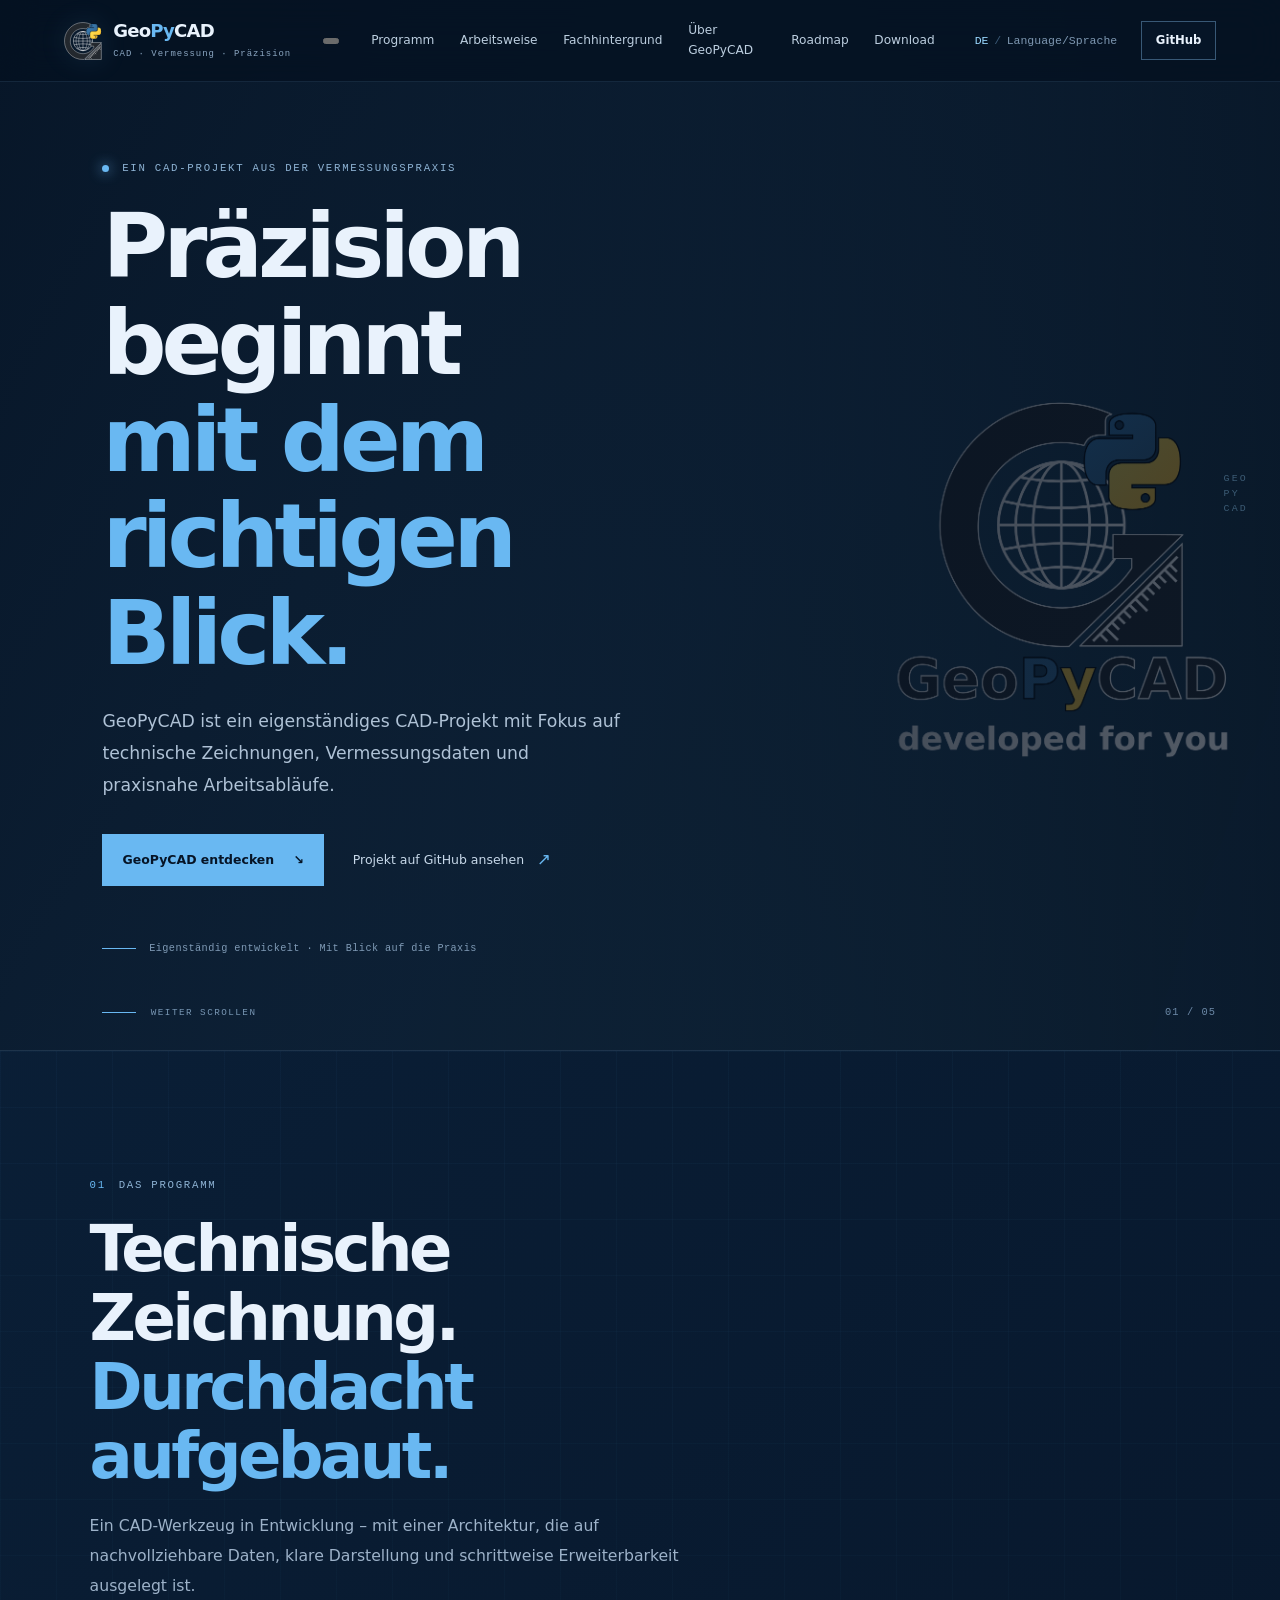
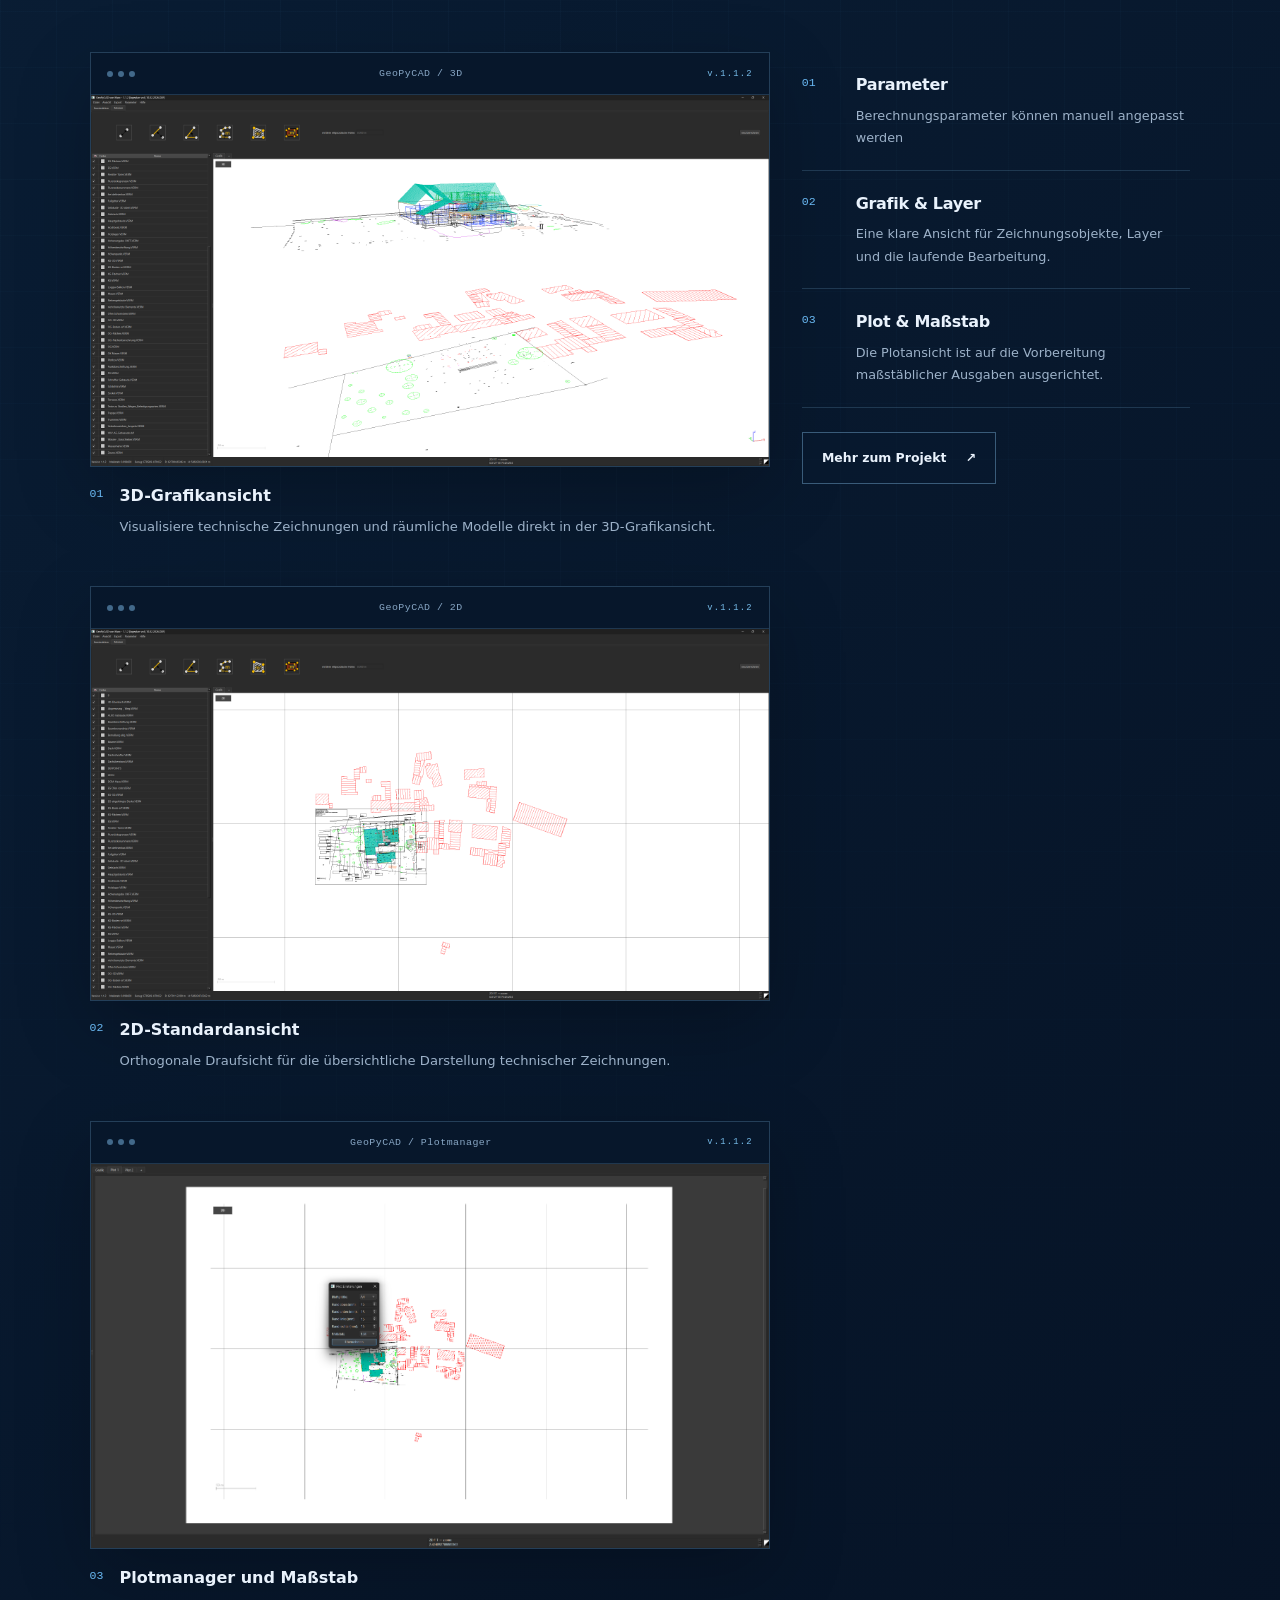
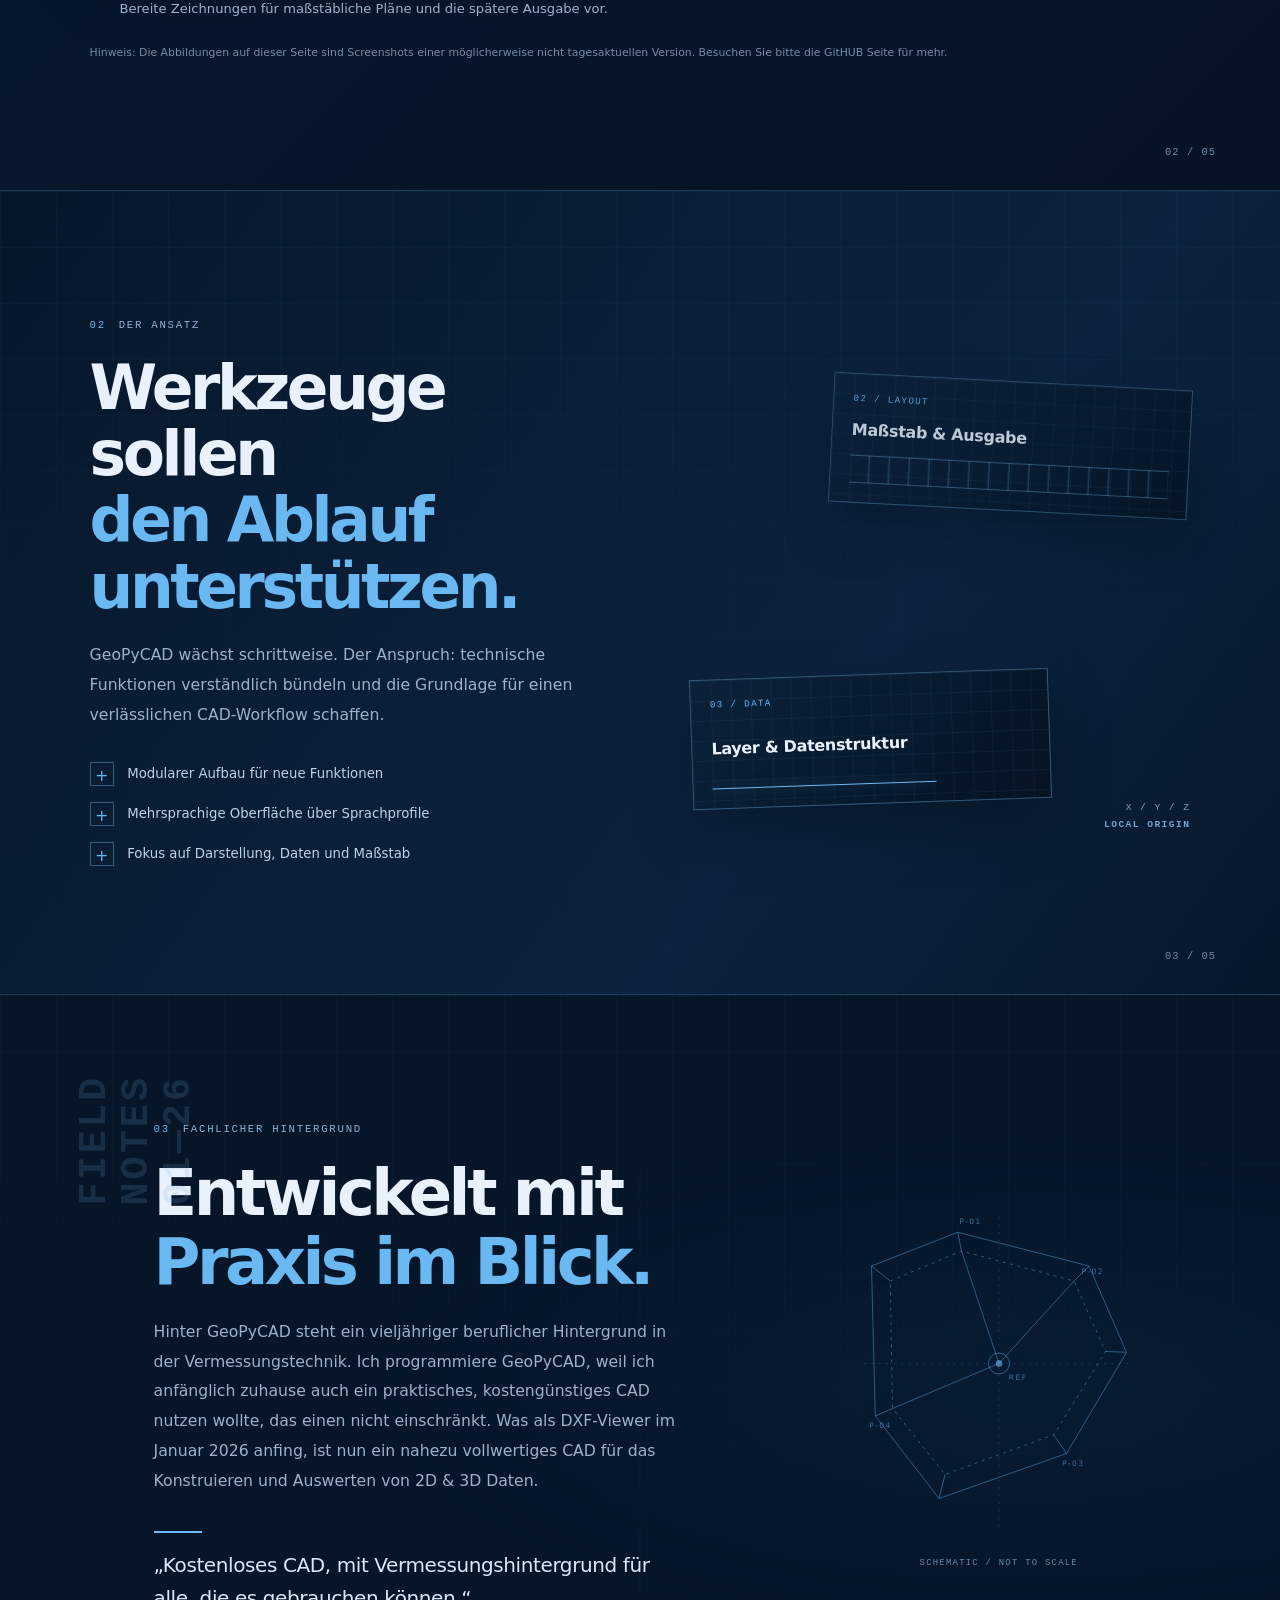
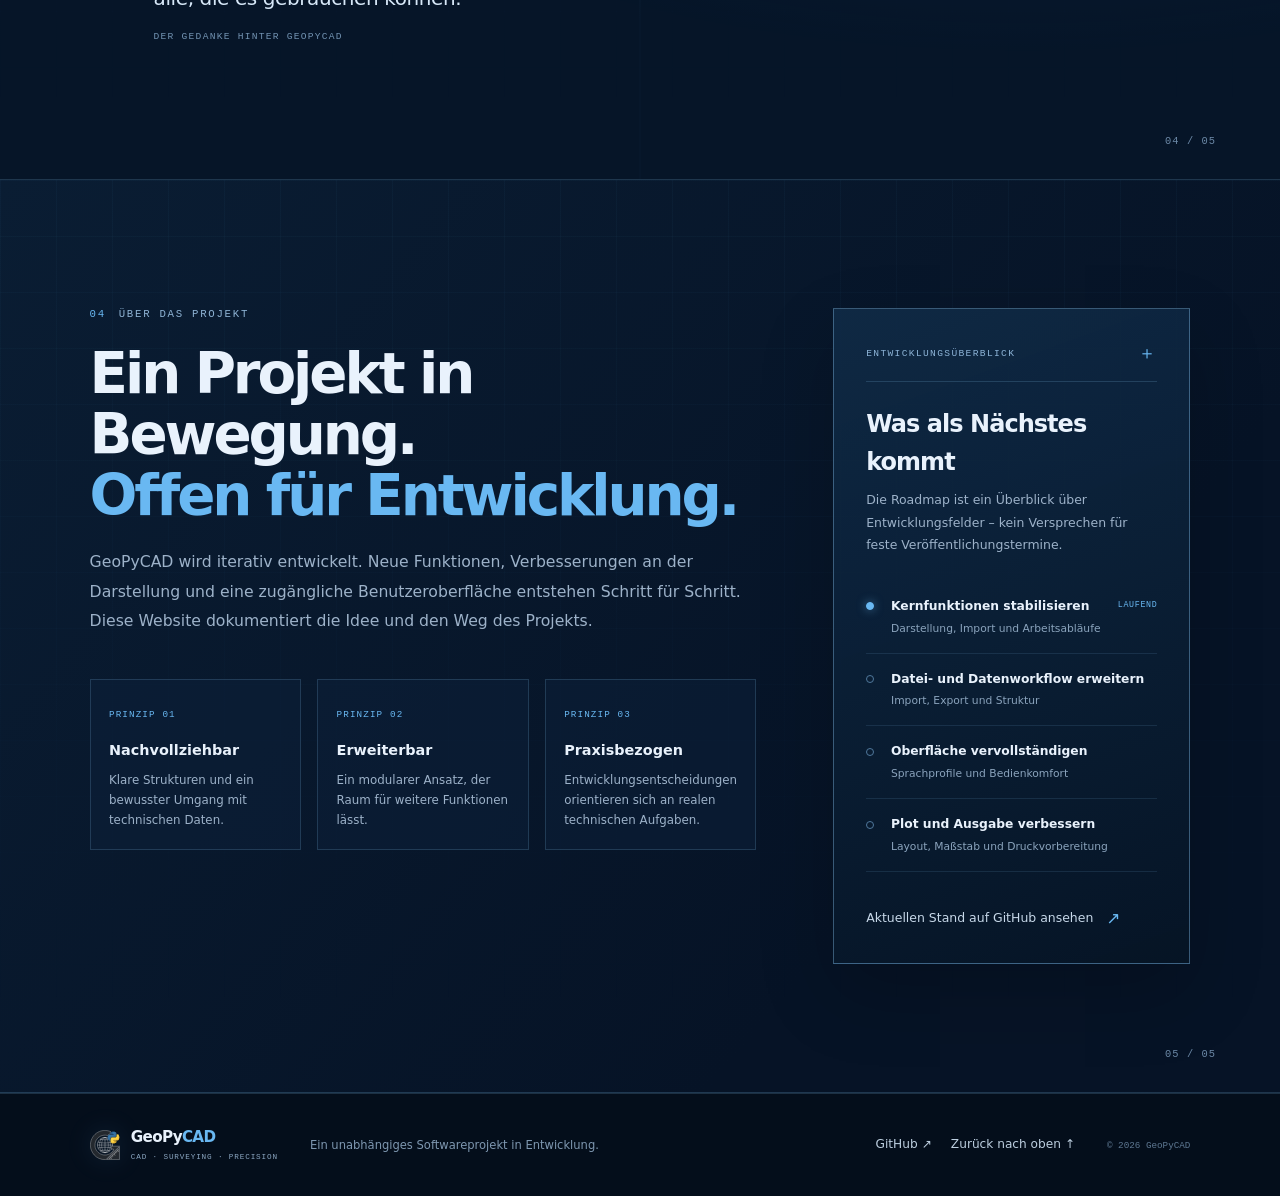
==== website/index.html @ 23586d44 "Add files via upload" ====
<!doctype html>
<html lang="de">
<head>
  <meta charset="utf-8">
  <meta name="viewport" content="width=device-width, initial-scale=1">
  <meta name="theme-color" content="#071426">
  <meta name="description" content="GeoPyCAD – ein CAD-Projekt mit Blick auf Vermessung, technische Zeichnung und praxisnahe Arbeitsabläufe.">
  <title>GeoPyCAD — CAD mit Vermessungsbezug</title>
  <link rel="icon" href="assets/geopycad-mark.svg" type="image/svg+xml">
  <link rel="stylesheet" href="css/style.css">
  <script defer src="js/site.js"></script>
</head>
<body>
  <a class="skip-link" href="#main" data-i18n="skip">Zum Inhalt springen</a>
  <header class="site-header">
    <a class="brand" href="#home" aria-label="GeoPyCAD Startseite">
      <img src="assets/geopycad-mark.svg" alt="" width="38" height="38">
      <span>Geo<span>Py</span>CAD<small data-i18n="brandTag">CAD · Vermessung · Präzision</small></span>
    </a>
    <button class="menu-toggle" id="menuToggle" aria-expanded="false" aria-controls="mainNav" aria-label="Menü öffnen">
      <span></span><span></span>
    </button>
    <nav class="main-nav" id="mainNav" aria-label="Hauptnavigation">
      <a href="#software" data-i18n="navSoftware">Programm</a>
      <a href="#workflow" data-i18n="navWorkflow">Arbeitsweise</a>
      <a href="#background" data-i18n="navBackground">Fachhintergrund</a>
      <a href="#about" data-i18n="navAbout">Über GeoPyCAD</a>
      <a href="#roadmap" data-i18n="navRoadmap">Roadmap</a>
      <a href="https://github.com/manthicode/GeoPyCAD/releases"target="_blank"rel="noopener noreferrer"data-i18n="navDownload">Download</a>
    </nav>
    <div class="header-actions">
      <button class="lang-switch" id="languageToggle" type="button" aria-label="Sprache wechseln"><span class="lang-current">DE</span><span class="lang-divider">/</span><span>Language/Sprache</span></button>
      <a class="button button-small button-outline" href="https://github.com/manthicode/GeoPyCAD" target="_blank" rel="noreferrer" data-i18n="github">GitHub</a>
    </div>
  </header>

  <main id="main">
    <section class="panel hero" id="home" aria-labelledby="heroTitle">
      <div class="hero-background" aria-hidden="true"></div>
      <div class="hero-content">
        <p class="eyebrow"><span class="eyebrow-dot"></span><span data-i18n="heroEyebrow">Ein CAD-Projekt aus der Vermessungspraxis</span></p>
        <h1 id="heroTitle" data-i18n-html="heroTitle">Das kostenlose CAD<br><em>aus der Vermessungspraxis</em></h1>
        <p class="hero-copy" data-i18n="heroCopy">GeoPyCAD ist ein eigenständiges CAD-Projekt mit Fokus auf technische Zeichnungen, Vermessungsdaten und praxisnahe Arbeitsabläufe.</p>
        <div class="hero-actions">
          <a class="button button-primary" href="#software"><span data-i18n="explore">GeoPyCAD entdecken</span><span aria-hidden="true">↘</span></a>
          <a class="text-link" href="https://github.com/manthicode/GeoPyCAD" target="_blank" rel="noreferrer"><span data-i18n="viewGithub">Projekt auf GitHub ansehen</span><span aria-hidden="true">↗</span></a>
        </div>
        <div class="hero-meta"><span class="meta-line"></span><span data-i18n="heroMeta">Eigenständig entwickelt · Mit Blick auf die Praxis</span></div>
      </div>
      <div class="hero-side-note" aria-hidden="true"><span>GEO</span><span>PY</span><span>CAD</span></div>
      <a class="scroll-cue" href="#software"><span class="scroll-cue-line"></span><span data-i18n="scroll">WEITER SCROLLEN</span></a>
      <span class="panel-index">01 / 05</span>
    </section>

    <section class="panel section-panel software-panel" id="software" aria-labelledby="softwareTitle">
      <div class="panel-inner">
        <div class="section-heading">
          <p class="eyebrow"><span class="section-number">01</span><span data-i18n="softwareEyebrow">DAS PROGRAMM</span></p>
          <h2 id="softwareTitle" data-i18n-html="softwareTitle">Technische Zeichnung.<br><em>Durchdacht aufgebaut.</em></h2>
          <p class="section-lead" data-i18n="softwareLead">Ein CAD-Werkzeug in Entwicklung – mit einer Architektur, die auf nachvollziehbare Daten, klare Darstellung und schrittweise Erweiterbarkeit ausgelegt ist.</p>
        </div>
        <div class="feature-layout">

    <!-- LINKS: Screenshots untereinander -->
    <div class="screenshot-gallery">
              <article class="screenshot-item">
                  <div class="screen-card">
                      <div class="screen-topbar">
                          <div class="window-dots">
                              <i></i><i></i><i></i>
                          </div>
                          <span>GeoPyCAD / 3D</span>
                          <span class="screen-status">v.1.1.2</span>
                      </div>
                      <img 
                          src="assets/screenshots/geopycad-3d.png"alt="3D-Ansicht aus GeoPyCAD">
                  </div>
                  <div class="screenshot-description">
                      <span class="feature-icon">01</span>
                      <div>
                          <h3 data-i18n="screenshot3dTitle">3D-Grafikansicht</h3>
                          <p data-i18n="screenshot3dText">
                              Visualisiere technische Zeichnungen und räumliche
                              Modelle direkt in der 3D-Grafikansicht.
                          </p>
                      </div>
                  </div>
              </article>
              <article class="screenshot-item">
                  <div class="screen-card">
                      <div class="screen-topbar">
                          <div class="window-dots">
                              <i></i><i></i><i></i>
                          </div>
                          <span>GeoPyCAD / 2D</span>
                          <span class="screen-status">v.1.1.2</span>
                      </div>
                      <img src="assets/screenshots/geopycad-2d.png"alt="2D-Ansicht aus GeoPyCAD"loading="lazy">
                  </div>

                  <div class="screenshot-description">
                      <span class="feature-icon">02</span>
                      <div>
                          <h3 data-i18n="screenshot2dTitle">2D Standard Ansicht</h3>
                          <p data-i18n="screenshot2dText">    Orthogonale Draufsicht für die übersichtliche Darstellung und Bearbeitung technischer Zeichnungen. 
                          </p>
                      </div>
                  </div>
              </article>
              <article class="screenshot-item">
                  <div class="screen-card">
                      <div class="screen-topbar">
                          <div class="window-dots">
                              <i></i><i></i><i></i>
                          </div>
                          <span>GeoPyCAD / Plotmanager</span>
                          <span class="screen-status">v.1.1.2</span>
                      </div>
                      <img src="assets/screenshots/geopycad-plot.png"alt="Plotmanager in GeoPyCAD"loading="lazy">
                  </div>
                  <div class="screenshot-description">
                      <span class="feature-icon">03</span>
                      <div>
                          <h3 data-i18n="screenshotPlotTitle">Plotmanager und Maßstab</h3>
                          <p data-i18n="screenshotPlotText">
                              Bereite Zeichnungen für maßstäbliche Pläne und die spätere Ausgabe vor.
                          </p>
                      </div>
                  </div>
              </article>

          </div>

          <!-- RECHTS: Feature-Liste -->
          <div class="feature-list">
            <article class="feature-item"><span class="feature-icon">01</span><div><h3 data-i18n="featureDxfTitle">Parameter</h3><p data-i18n="featureDxf">Berechnungsparameter können manuell angepasst werden</p></div></article>
            <article class="feature-item"><span class="feature-icon">02</span><div><h3 data-i18n="featureViewTitle">Grafik & Layer</h3><p data-i18n="featureView">Eine klare Ansicht für Zeichenobjekte, Layer und die laufende Bearbeitung.</p></div></article>
            <article class="feature-item"><span class="feature-icon">03</span><div><h3 data-i18n="featurePlotTitle">Plot & Maßstab</h3><p data-i18n="featurePlot">Die Plotansicht ist auf die Vorbereitung maßstäblicher Ausgaben ausgerichtet.</p></div></article>
            <a class="button button-outline feature-cta" href="https://github.com/manthicode/GeoPyCAD" target="_blank" rel="noreferrer"><span data-i18n="moreGithub">Mehr zum Projekt</span><span aria-hidden="true">↗</span></a>
          </div>
        </div>
        <p class="disclaimer" data-i18n="previewNote">Die 3D-Ansicht zeigt GeoPyCAD. Weitere Darstellungen auf dieser Seite sind grafische Illustrationen, keine zusätzlichen Programm-Screenshots.</p>
      </div>
      <span class="panel-index">02 / 05</span>
    </section>

    <section class="panel section-panel workflow-panel" id="workflow" aria-labelledby="workflowTitle">
      <div class="panel-inner workflow-inner">
        <div class="workflow-copy">
          <p class="eyebrow"><span class="section-number">02</span><span data-i18n="workflowEyebrow">DER ANSATZ</span></p>
          <h2 id="workflowTitle" data-i18n-html="workflowTitle">Werkzeuge sollen<br><em>den Ablauf unterstützen.</em></h2>
          <p class="section-lead" data-i18n="workflowLead">GeoPyCAD wächst schrittweise. Der Anspruch: technische Funktionen verständlich bündeln und die Grundlage für einen verlässlichen CAD-Workflow schaffen.</p>
          <div class="workflow-points">
            <div><span class="point-marker">+</span><span data-i18n="workflowPoint1">Modularer Aufbau für neue Funktionen</span></div>
            <div><span class="point-marker">+</span><span data-i18n="workflowPoint2">Mehrsprachige Oberfläche über Sprachprofile</span></div>
            <div><span class="point-marker">+</span><span data-i18n="workflowPoint3">Fokus auf Darstellung, Daten und Maßstab</span></div>
          </div>
        </div>
        <div class="screen-stack">
          <div class="blueprint-note note-back"><span class="note-index">02 / LAYOUT</span><strong data-i18n="stackNote1">Maßstab & Ausgabe</strong><span class="note-grid" aria-hidden="true"></span></div>
          <div class="blueprint-note note-front"><span class="note-index">03 / DATA</span><strong data-i18n="stackNote2">Layer & Datenstruktur</strong><span class="note-line" aria-hidden="true"></span></div>
          <div class="stack-coordinate">X  /  Y  /  Z<br><strong>LOCAL ORIGIN</strong></div>
        </div>
      </div>
      <span class="panel-index">03 / 05</span>
    </section>

    <section class="panel section-panel background-panel" id="background" aria-labelledby="backgroundTitle">
      <div class="background-grid" aria-hidden="true"></div>
      <div class="panel-inner background-inner">
        <div class="background-stamp"><span>FIELD</span><span>NOTES</span><span>01—26</span></div>
        <div class="background-copy">
          <p class="eyebrow"><span class="section-number">03</span><span data-i18n="backgroundEyebrow">FACHLICHER HINTERGRUND</span></p>
          <h2 id="backgroundTitle" data-i18n-html="backgroundTitle">Entwickelt mit<br><em>Praxis im Blick.</em></h2>
          <p class="section-lead" data-i18n="backgroundLead">Hinter GeoPyCAD steht ein mehrjähriger beruflicher Hintergrund in der Vermessungstechnik. Ich programmiere GeoPyCAD, weil ich anfänglich zuhause auch ein praktisches CAD nutzen wollte, das einen nicht einschränkt. Was als DXF-Viewer im Januar 2026 anfing, ist nun ein nahezu vollwertiges CAD für das Konstruieren und Auswerten von 2D & 3D Daten.</p>
          <div class="quote-rule"></div>
          <blockquote data-i18n="backgroundQuote">„Software ist dann hilfreich, wenn sie technische Arbeit verständlicher und verlässlicher macht.“</blockquote>
          <p class="quote-credit" data-i18n="backgroundCredit">DER GEDANKE HINTER GEOPYCAD</p>
        </div>
        <div class="field-diagram" aria-hidden="true">
          <svg viewBox="0 0 400 460">
            <g fill="none" stroke="currentColor">
              <path d="M30 80 L145 35 L320 80 L370 195 L290 330 L120 390 L35 280 Z"/>
              <path d="M55 100 L150 60 L300 100 L342 194 L273 305 L128 358 L58 270 Z" stroke-dasharray="4 6"/>
              <path d="M30 80 L55 100 M145 35 L150 60 M320 80 L300 100 M370 195 L342 194 M290 330 L273 305 M120 390 L128 358 M35 280 L58 270"/>
              <path d="M20 210 H380 M200 15 V430" stroke-dasharray="2 8" opacity=".5"/>
              <circle cx="200" cy="210" r="14"/><circle cx="200" cy="210" r="4" fill="currentColor"/>
              <path d="M200 210 L300 100 M200 210 L58 270 M200 210 L150 60"/>
            </g>
            <g fill="currentColor" font-size="10" letter-spacing="2"><text x="147" y="24">P-01</text><text x="310" y="91">P-02</text><text x="284" y="346">P-03</text><text x="27" y="296">P-04</text><text x="213" y="232">REF</text></g>
          </svg>
          <span class="diagram-caption">SCHEMATIC / NOT TO SCALE</span>
        </div>
      </div>
      <span class="panel-index">04 / 05</span>
    </section>

    <section class="panel section-panel about-panel" id="about" aria-labelledby="aboutTitle">
      <div class="panel-inner about-inner">
        <div class="about-main">
          <p class="eyebrow"><span class="section-number">04</span><span data-i18n="aboutEyebrow">ÜBER DAS PROJEKT</span></p>
          <h2 id="aboutTitle" data-i18n-html="aboutTitle">Ein Projekt in Bewegung.<br><em>Offen für Entwicklung.</em></h2>
          <p class="section-lead" data-i18n="aboutLead">GeoPyCAD wird iterativ entwickelt. Neue Funktionen, Verbesserungen an der Darstellung und eine zugängliche Benutzeroberfläche entstehen Schritt für Schritt. Diese Website dokumentiert die Idee und den Weg des Projekts.</p>
          <div class="about-cards">
            <article><span class="card-kicker" data-i18n="principle1Kicker">PRINZIP 01</span><h3 data-i18n="principle1Title">Nachvollziehbar</h3><p data-i18n="principle1Text">Klare Strukturen und ein bewusster Umgang mit technischen Daten.</p></article>
            <article><span class="card-kicker" data-i18n="principle2Kicker">PRINZIP 02</span><h3 data-i18n="principle2Title">Erweiterbar</h3><p data-i18n="principle2Text">Ein modularer Ansatz, der Raum für weitere Funktionen lässt.</p></article>
            <article><span class="card-kicker" data-i18n="principle3Kicker">PRINZIP 03</span><h3 data-i18n="principle3Title">Praxisbezogen</h3><p data-i18n="principle3Text">Entwicklungsentscheidungen orientieren sich an realen technischen Aufgaben.</p></article>
          </div>
        </div>
        <aside class="roadmap-card" id="roadmap">
          <div class="roadmap-top"><span data-i18n="roadmapEyebrow">ENTWICKLUNGSÜBERBLICK</span><span class="roadmap-cross">＋</span></div>
          <h3 data-i18n="roadmapTitle">Was als Nächstes kommt</h3>
          <p data-i18n="roadmapLead">Die Roadmap ist ein Überblick über Entwicklungsfelder – kein Versprechen für feste Veröffentlichungstermine.</p>
          <ol class="roadmap-list">
            <li><span class="roadmap-dot active"></span><div><strong data-i18n="roadmap1Title">Kernfunktionen stabilisieren</strong><small data-i18n="roadmap1Text">Darstellung, Import und Arbeitsabläufe</small></div><span class="roadmap-state" data-i18n="roadmapOngoing">LAUFEND</span></li>
            <li><span class="roadmap-dot"></span><div><strong data-i18n="roadmap2Title">Datei- und Datenworkflow erweitern</strong><small data-i18n="roadmap2Text">Import, Export und Struktur</small></div></li>
            <li><span class="roadmap-dot"></span><div><strong data-i18n="roadmap3Title">Oberfläche vervollständigen</strong><small data-i18n="roadmap3Text">Sprachprofile und Bedienkomfort</small></div></li>
            <li><span class="roadmap-dot"></span><div><strong data-i18n="roadmap4Title">Plot und Ausgabe verbessern</strong><small data-i18n="roadmap4Text">Layout, Maßstab und Druckvorbereitung</small></div></li>
          </ol>
          <a class="text-link" href="https://github.com/manthicode/GeoPyCAD" target="_blank" rel="noreferrer"><span data-i18n="roadmapGithub">Aktuellen Stand auf GitHub ansehen</span><span aria-hidden="true">↗</span></a>
        </aside>
      </div>
      <span class="panel-index">05 / 05</span>
    </section>

    <footer class="site-footer">
      <a class="brand footer-brand" href="#home"><img src="assets/geopycad-mark.svg" alt="" width="30" height="30"><span>GeoPy<span>CAD</span><small>CAD · SURVEYING · PRECISION</small></span></a>
      <p data-i18n="footerText">Ein unabhängiges Softwareprojekt in Entwicklung.</p>
      <div class="footer-links"><a href="https://github.com/manthicode/GeoPyCAD" target="_blank" rel="noreferrer">GitHub ↗</a><a href="#home" data-i18n="backTop">Zurück nach oben ↑</a></div>
      <small class="copyright">© <span id="year"></span> GeoPyCAD</small>
    </footer>
  </main>
</body>
</html>
---- website/css/style.css ----
:root{
  color-scheme:dark;--bg:#061326;--bg2:#091b32;--panel:#0b2039;--panel2:#0d2744;--line:rgba(126,183,226,.2);
  --line-strong:rgba(126,183,226,.42);--text:#e9f2fc;--muted:#9db2c9;--blue:#69b8f2;--cyan:#9ad8ff;--accent:#a7d8ff;
  --max:1240px;--header-h:82px;--mono:"SFMono-Regular",Consolas,"Liberation Mono",monospace;
}
*{box-sizing:border-box}html{scroll-behavior:smooth;scroll-padding-top:calc(var(--header-h) + 18px)}
body{margin:0;background:var(--bg);color:var(--text);font-family:Inter,ui-sans-serif,system-ui,-apple-system,BlinkMacSystemFont,"Segoe UI",sans-serif;line-height:1.6;overflow-x:hidden}
body:before{content:"";position:fixed;inset:0;pointer-events:none;z-index:-1;background:linear-gradient(rgba(86,151,204,.045) 1px,transparent 1px),linear-gradient(90deg,rgba(86,151,204,.045) 1px,transparent 1px);background-size:42px 42px;mask-image:linear-gradient(to bottom,black,transparent 90%)}
a{color:inherit;text-decoration:none}button{font:inherit}.skip-link{position:fixed;top:-100px;left:1rem;z-index:100;background:var(--text);color:var(--bg);padding:.7rem 1rem}.skip-link:focus{top:1rem}
.site-header{height:var(--header-h);padding:0 clamp(1.2rem,5vw,5rem);display:flex;align-items:center;justify-content:space-between;gap:2rem;position:fixed;top:0;left:0;right:0;z-index:50;background:rgba(5,17,33,.78);border-bottom:1px solid rgba(126,183,226,.13);backdrop-filter:blur(18px)}
.brand{display:flex;align-items:center;gap:.7rem;flex-shrink:0;font-size:1.13rem;font-weight:750;letter-spacing:-.045em;line-height:1.05}.brand img{filter:drop-shadow(0 0 12px rgba(105,184,242,.15))}.brand>span>span{color:var(--blue)}.brand small{display:block;color:#8ca7c2;font: .56rem var(--mono);letter-spacing:.11em;margin-top:.45rem;font-weight:500}
.main-nav{display:flex;align-items:center;justify-content:center;gap:clamp(.8rem,2vw,2rem)}.main-nav a,.footer-links a{font-size:.76rem;color:#bdcfe0;transition:color .2s}.main-nav a:hover,.footer-links a:hover{color:var(--cyan)}
.header-actions{display:flex;align-items:center;gap:1rem}.lang-switch{border:0;background:transparent;color:#7f98b2;font: .72rem var(--mono);padding:.5rem;cursor:pointer}.lang-switch .lang-current{color:var(--cyan)}.lang-divider{padding:0 .35rem;color:#3c5a77}
.button{display:inline-flex;align-items:center;justify-content:center;gap:1.2rem;padding:.95rem 1.2rem;font-size:.78rem;font-weight:650;border:1px solid transparent;transition:transform .2s,border-color .2s,background .2s;cursor:pointer}.button:hover{transform:translateY(-2px)}.button-small{padding:.55rem .85rem;font-size:.73rem}.button-outline{border-color:var(--line-strong);color:var(--text);background:rgba(8,27,48,.4)}.button-outline:hover{border-color:var(--blue);background:rgba(105,184,242,.08)}.button-primary{background:var(--blue);color:#061426}.button-primary:hover{background:#9bd4ff}.text-link{display:inline-flex;align-items:center;gap:.8rem;color:#c7d8e9;font-size:.78rem}.text-link span:last-child{color:var(--blue);font-size:1.05rem}
.panel{position:relative;isolation:isolate;overflow:hidden;scroll-margin-top:var(--header-h)}.hero{min-height:100svh;padding:calc(var(--header-h) + 5rem) clamp(1.3rem,8vw,8rem) 6rem;display:flex;align-items:center;border-bottom:1px solid var(--line);background:linear-gradient(110deg,#061326 0%,rgba(6,19,38,.97) 38%,rgba(6,19,38,.56) 100%)}
.hero-background{position:absolute;inset:0;z-index:-2;background:radial-gradient(ellipse at 78% 43%,rgba(30,100,160,.24),transparent 45%),linear-gradient(135deg,#07172c,#061326 70%);background-image:linear-gradient(110deg,rgba(5,17,33,.94),rgba(5,17,33,.64)),url("../assets/background.png");background-position:center;background-size:cover;opacity:.95}
.blueprint{position:absolute;color:rgba(117,188,240,.58);pointer-events:none}.blueprint-hero{right:4%;top:18%;width:min(52vw,690px);height:70%;opacity:.78}.hero-drawing{width:100%;height:100%;filter:drop-shadow(0 0 15px rgba(50,140,220,.1))}.bp-cross{position:absolute;width:14px;height:14px;border:1px solid currentColor;border-radius:50%;z-index:2}.bp-cross:before,.bp-cross:after{content:"";position:absolute;background:currentColor}.bp-cross:before{height:1px;width:25px;left:-7px;top:6px}.bp-cross:after{width:1px;height:25px;top:-7px;left:6px}.cross-one{top:26%;left:40%}.cross-two{bottom:20%;right:22%}.bp-label{position:absolute;font: .62rem var(--mono);letter-spacing:.1em}.label-one{top:20%;left:5%}.label-two{bottom:17%;right:0}
.hero-content{max-width:660px;position:relative;z-index:2}.eyebrow{display:flex;align-items:center;gap:.8rem;color:#8eb3d4;font: .67rem var(--mono);letter-spacing:.16em;text-transform:uppercase;margin:0 0 1.5rem}.eyebrow-dot{width:7px;height:7px;border-radius:50%;background:var(--blue);box-shadow:0 0 13px var(--blue)}h1,h2,h3,p{margin-top:0}h1,h2{font-weight:550;letter-spacing:-.055em;line-height:1.08}h1{font-size:clamp(3.2rem,7vw,6.5rem);margin:0 0 1.5rem}h1 em,h2 em{font-style:normal;color:var(--blue)}.hero-copy{max-width:520px;color:#afc2d6;font-size:clamp(.96rem,1.4vw,1.08rem);line-height:1.85}.hero-actions{display:flex;align-items:center;gap:1.8rem;flex-wrap:wrap;margin-top:2rem}.hero-meta{display:flex;align-items:center;gap:.8rem;color:#7f9ab5;font: .64rem var(--mono);letter-spacing:.04em;margin-top:3.5rem}.meta-line{width:34px;height:1px;background:var(--blue)}.hero-side-note{position:absolute;right:2rem;top:45%;display:flex;flex-direction:column;gap:.25rem;color:rgba(155,216,255,.35);font: .62rem var(--mono);letter-spacing:.22em}.scroll-cue{position:absolute;left:clamp(1.3rem,8vw,8rem);bottom:2rem;display:flex;align-items:center;gap:.9rem;color:#7896b3;font: .58rem var(--mono);letter-spacing:.16em}.scroll-cue-line{width:34px;height:1px;background:var(--blue)}.panel-index{position:absolute;bottom:2rem;right:clamp(1.3rem,5vw,5rem);font: .65rem var(--mono);color:#6c89a7;letter-spacing:.1em}
.section-panel{padding:clamp(6rem,10vw,9rem) clamp(1.3rem,7vw,7rem);border-bottom:1px solid var(--line);background:linear-gradient(135deg,rgba(10,31,55,.98),rgba(6,19,38,.98))}.section-panel:before{content:"";position:absolute;inset:0;pointer-events:none;background:linear-gradient(rgba(105,184,242,.035) 1px,transparent 1px),linear-gradient(90deg,rgba(105,184,242,.035) 1px,transparent 1px);background-size:56px 56px;mask-image:linear-gradient(to bottom,black,transparent 95%)}.panel-inner{width:100%;max-width:var(--max);margin:0 auto;position:relative;z-index:1}.section-number{color:var(--blue)}.section-heading{max-width:700px;margin-bottom:3.2rem}.section-heading h2,.workflow-copy h2,.background-copy h2,.about-main h2{font-size:clamp(2.6rem,5vw,4.7rem);margin-bottom:1.25rem}.section-lead{max-width:640px;color:var(--muted);font-size:.98rem;line-height:1.9;margin-bottom:0}
.feature-layout{display:grid;grid-template-columns:minmax(0,1.4fr) minmax(280px,.8fr);gap:2rem;align-items:stretch}.screen-card{background:#07172b;border:1px solid rgba(123,183,228,.25);box-shadow:0 25px 70px rgba(0,0,0,.22);min-width:0}.screen-topbar{height:42px;display:flex;align-items:center;justify-content:space-between;gap:1rem;padding:0 1rem;border-bottom:1px solid var(--line);font: .62rem var(--mono);color:#88a7c5;letter-spacing:.05em}.window-dots{display:flex;gap:5px}.window-dots i{width:6px;height:6px;border-radius:50%;background:#42698a}.screen-status{font-size:.55rem;color:#77bce9;letter-spacing:.14em}.screen-card img{display:block;width:100%;height:auto}.screen-caption{display:flex;justify-content:space-between;padding:.8rem 1rem;border-top:1px solid var(--line);color:#8faac3;font: .62rem var(--mono)}.feature-list{display:flex;flex-direction:column;justify-content:center}.feature-item{display:grid;grid-template-columns:38px 1fr;gap:1rem;padding:1.25rem 0;border-bottom:1px solid var(--line)}.feature-icon{font: .72rem var(--mono);color:var(--blue);padding-top:.25rem}.feature-item h3{font-size:1rem;font-weight:600;margin:0 0 .45rem;letter-spacing:-.02em}.feature-item p{font-size:.8rem;color:var(--muted);line-height:1.75;margin:0}.feature-cta{margin-top:1.5rem;align-self:flex-start}.disclaimer{font-size:.68rem;color:#718ca7;margin:1rem 0 0}
.workflow-panel{background:linear-gradient(125deg,#07172a,#0b2340 65%,#07172a)}.workflow-inner{display:grid;grid-template-columns:1fr 1fr;gap:clamp(3rem,8vw,8rem);align-items:center}.workflow-copy h2{font-size:clamp(2.7rem,4.8vw,4.4rem)}.workflow-points{margin-top:2rem;display:grid;gap:1rem}.workflow-points>div{display:flex;gap:.85rem;align-items:center;color:#c0d2e4;font-size:.83rem}.point-marker{display:grid;place-items:center;width:24px;height:24px;border:1px solid var(--line-strong);color:var(--blue);font-size:1rem}.screen-stack{position:relative;min-height:450px;display:grid;place-items:center}.screen-stack .screen-card{position:absolute;width:82%}.stack-back{top:3%;right:0;transform:rotate(3deg);opacity:.7}.stack-front{left:0;bottom:3%;transform:rotate(-2deg);z-index:2}.stack-coordinate{position:absolute;bottom:-1rem;right:0;font: .6rem/1.8 var(--mono);color:#79a5cb;letter-spacing:.15em;text-align:right;z-index:3}
.background-panel{background:#061528}.background-grid{position:absolute;inset:0;opacity:.4;background:radial-gradient(ellipse at 80% 50%,rgba(28,105,166,.2),transparent 50%),linear-gradient(90deg,transparent 49.9%,rgba(105,184,242,.07) 50%,transparent 50.1%)}.background-inner{display:grid;grid-template-columns:minmax(0,1.1fr) minmax(260px,.7fr);gap:clamp(3rem,9vw,9rem);align-items:center}.background-stamp{position:absolute;left:-1rem;top:-3rem;display:flex;flex-direction:column;color:rgba(111,173,222,.17);font:700 clamp(1.6rem,3vw,2.5rem)/1.1 var(--mono);letter-spacing:.08em;transform:rotate(-90deg) translateX(-100%);transform-origin:top left}.background-copy{padding-left:clamp(0rem,5vw,5rem)}.background-copy .section-lead{max-width:670px}.quote-rule{width:48px;height:2px;background:var(--blue);margin:2.2rem 0 1rem}.background-copy blockquote{font-size:1.25rem;line-height:1.65;letter-spacing:-.02em;color:#d7e8f8;margin:0;max-width:600px}.quote-credit{font: .6rem var(--mono);letter-spacing:.13em;color:#7394b3;margin-top:1rem}.field-diagram{color:rgba(105,184,242,.56);max-width:400px;justify-self:center}.field-diagram svg{width:100%;filter:drop-shadow(0 0 15px rgba(52,140,215,.12))}.diagram-caption{display:block;text-align:center;font: .55rem var(--mono);letter-spacing:.15em;color:#6689aa}
.about-panel{background:linear-gradient(130deg,#0a1d33,#061326 72%)}.about-inner{display:grid;grid-template-columns:minmax(0,1.4fr) minmax(300px,.75fr);gap:clamp(2rem,6vw,6rem);align-items:start}.about-main h2{font-size:clamp(2.5rem,4.4vw,4.2rem)}.about-main>.section-lead{max-width:680px}.about-cards{display:grid;grid-template-columns:repeat(3,1fr);gap:1rem;margin-top:2.7rem}.about-cards article{padding:1.15rem;border:1px solid var(--line);background:rgba(11,32,57,.55)}.card-kicker{font: .58rem var(--mono);letter-spacing:.12em;color:var(--blue)}.about-cards h3{font-size:.9rem;margin:.9rem 0 .5rem}.about-cards p{font-size:.74rem;color:var(--muted);line-height:1.7;margin:0}.roadmap-card{border:1px solid var(--line-strong);background:linear-gradient(160deg,rgba(15,42,70,.92),rgba(6,20,37,.96));padding:clamp(1.3rem,3vw,2rem);box-shadow:0 30px 70px rgba(0,0,0,.18)}.roadmap-top{display:flex;justify-content:space-between;align-items:center;font: .6rem var(--mono);letter-spacing:.14em;color:#8db4d7;border-bottom:1px solid var(--line);padding-bottom:1rem}.roadmap-cross{color:var(--blue);font-size:1.1rem}.roadmap-card h3{font-size:1.5rem;letter-spacing:-.04em;margin:1.4rem 0 .5rem}.roadmap-card>p{font-size:.78rem;line-height:1.8;color:var(--muted)}.roadmap-list{list-style:none;margin:1.5rem 0 2rem;padding:0}.roadmap-list li{display:grid;grid-template-columns:12px 1fr auto;align-items:start;gap:.8rem;padding:1rem 0;border-bottom:1px solid rgba(126,183,226,.13)}.roadmap-dot{width:8px;height:8px;border:1px solid #50789c;border-radius:50%;margin-top:.35rem}.roadmap-dot.active{background:var(--blue);border-color:var(--blue);box-shadow:0 0 10px rgba(105,184,242,.55)}.roadmap-list strong{display:block;font-size:.77rem;font-weight:600}.roadmap-list small{display:block;color:#8ba4bd;font-size:.67rem;margin-top:.25rem;line-height:1.5}.roadmap-state{font: .52rem var(--mono);color:var(--blue);letter-spacing:.08em;padding-top:.2rem}
.site-footer{padding:2.2rem clamp(1.3rem,7vw,7rem);display:flex;align-items:center;gap:2rem;flex-wrap:wrap;background:#040e1b;border-top:1px solid var(--line)}.footer-brand{font-size:.95rem}.footer-brand small{font-size:.48rem}.site-footer>p{color:#7e97b0;font-size:.72rem;margin:0 auto 0 0}.footer-links{display:flex;gap:1.2rem}.copyright{color:#5e7892;font: .58rem var(--mono)}
/* Panels reveal in sequence without trapping the browser's natural scrolling. */
@media (min-width:900px) and (prefers-reduced-motion:no-preference){
  .panel-inner{animation:panel-enter both;animation-timeline:view();animation-range:entry 0% entry 32%}
  @keyframes panel-enter{from{opacity:.68;transform:translateY(36px)}to{opacity:1;transform:translateY(0)}}
}
@media(max-width:1050px){.main-nav{gap:.9rem}.main-nav a{font-size:.7rem}.site-header{gap:1rem}.header-actions{gap:.5rem}.feature-layout{grid-template-columns:1.15fr .85fr}.about-inner{grid-template-columns:1fr}.roadmap-card{max-width:none}.about-cards{grid-template-columns:repeat(3,1fr)}}
@media(max-width:820px){:root{--header-h:72px}.site-header{padding:0 1.2rem}.menu-toggle{display:flex;margin-left:auto;width:40px;height:40px;flex-direction:column;justify-content:center;gap:6px;align-items:center;border:1px solid var(--line);background:transparent;color:var(--text)}.menu-toggle span{width:17px;height:1px;background:currentColor}.main-nav{display:none;position:absolute;top:calc(var(--header-h) - 1px);left:0;right:0;padding:1rem 1.3rem 1.3rem;background:rgba(5,17,33,.97);border-bottom:1px solid var(--line);align-items:stretch;flex-direction:column;gap:0}.main-nav.open{display:flex}.main-nav a{padding:.8rem 0;font-size:.82rem;border-bottom:1px solid rgba(126,183,226,.1)}.header-actions{margin-left:0}.header-actions .button{display:none}.hero{padding-left:1.5rem;padding-right:1.5rem;align-items:center}.blueprint-hero{right:-17%;width:78vw;opacity:.38}.hero-content{max-width:650px}.hero-side-note{display:none}.scroll-cue{left:1.5rem}.section-panel{padding:6rem 1.5rem}.feature-layout,.workflow-inner,.background-inner{grid-template-columns:1fr;gap:2.5rem}.feature-list{display:grid;grid-template-columns:1fr 1fr;column-gap:1.4rem}.feature-cta{grid-column:1/-1}.screen-stack{min-height:420px;max-width:650px;width:100%;margin:0 auto}.background-stamp{display:none}.background-copy{padding-left:0}.field-diagram{width:min(100%,340px)}.about-inner{grid-template-columns:1fr}.about-cards{grid-template-columns:repeat(3,1fr)}.panel-index{bottom:1.4rem;right:1.5rem}}
@media(max-width:540px){.brand{font-size:1rem}.brand img{width:32px;height:32px}.brand small{font-size:.48rem}.header-actions{gap:.1rem}.lang-switch{font-size:.67rem;padding:.4rem}.hero{padding-top:calc(var(--header-h) + 3.2rem);padding-bottom:6rem;min-height:94svh}.hero h1{font-size:clamp(2.8rem,13vw,4.3rem)}.hero-copy{font-size:.9rem}.hero-actions{align-items:flex-start;flex-direction:column;gap:1.2rem}.hero-meta{margin-top:2.4rem;font-size:.55rem}.eyebrow{font-size:.58rem;letter-spacing:.11em}.section-panel{padding:5rem 1.2rem}.section-heading h2,.workflow-copy h2,.background-copy h2,.about-main h2{font-size:clamp(2.35rem,11vw,3.5rem)}.section-lead{font-size:.88rem}.feature-layout{gap:1.5rem}.feature-list{grid-template-columns:1fr}.feature-item{padding:1rem 0}.screen-stack{min-height:300px}.screen-stack .screen-card{width:88%}.screen-topbar{height:35px;font-size:.55rem}.about-cards{grid-template-columns:1fr}.about-cards article{padding:1rem}.roadmap-list li{grid-template-columns:10px 1fr}.roadmap-state{grid-column:2}.site-footer{align-items:flex-start;flex-direction:column;gap:1rem}.site-footer>p{margin:0}.footer-links{flex-wrap:wrap}.copyright{margin-top:.5rem}}
@media(prefers-reduced-motion:reduce){*,*::before,*::after{scroll-behavior:auto!important;animation-duration:.01ms!important;animation-iteration-count:1!important;transition-duration:.01ms!important}}

/* Abstract stacked blueprint notes; the supplied 3D capture remains the only application screenshot. */
.blueprint-note{position:absolute;width:72%;min-height:130px;padding:1.2rem;border:1px solid rgba(123,183,228,.38);background:linear-gradient(135deg,rgba(10,34,58,.96),rgba(5,18,34,.94));box-shadow:0 25px 60px rgba(0,0,0,.28);display:flex;flex-direction:column;justify-content:space-between;overflow:hidden}
.blueprint-note:before{content:"";position:absolute;inset:0;background:linear-gradient(rgba(105,184,242,.09) 1px,transparent 1px),linear-gradient(90deg,rgba(105,184,242,.09) 1px,transparent 1px);background-size:20px 20px;opacity:.7}
.blueprint-note>*{position:relative}.blueprint-note strong{font-size:1rem;font-weight:550;letter-spacing:-.02em}.note-index{font: .58rem var(--mono);letter-spacing:.14em;color:var(--blue)}
.note-back{top:3%;right:0;transform:rotate(3deg);opacity:.8}.note-front{left:0;bottom:3%;transform:rotate(-2deg);z-index:2}
.note-line{width:70%;height:1px;background:var(--blue);box-shadow:0 0 12px rgba(105,184,242,.5)}
.note-grid{height:28px;width:100%;border-top:1px solid var(--line-strong);border-bottom:1px solid var(--line-strong);background:repeating-linear-gradient(90deg,transparent 0 18px,rgba(105,184,242,.28) 19px 20px)}
.main-screen img{max-height:65vh;object-fit:contain;background:#202b36}
@media(max-width:540px){.blueprint-note{min-height:105px;padding:.9rem}.blueprint-note strong{font-size:.85rem}}
/* Linke Spalte: Screenshots untereinander */
.screenshot-gallery {display: flex;flex-direction: column;gap: 2.5rem;min-width: 0;}.screenshot-item {min-width: 0;}.screenshot-item .screen-card img {display: block;width: 100%;height: auto;object-fit: contain;}.screenshot-description {display: flex;gap: 1rem;padding: 1rem 0 0.5rem;}.screenshot-description h3 {margin: 0 0 0.4rem;font-size: 1rem}.screenshot-description p {margin: 0;color: var(--muted);font-size: 0.82rem;line-height: 1.8;}
/* Rechte Feature-Liste beim Scrollen sichtbar halten */
@media (min-width: 821px) {.feature-list {position: sticky;top: calc(var(--header-h) + 1.5rem);align-self: start;}}
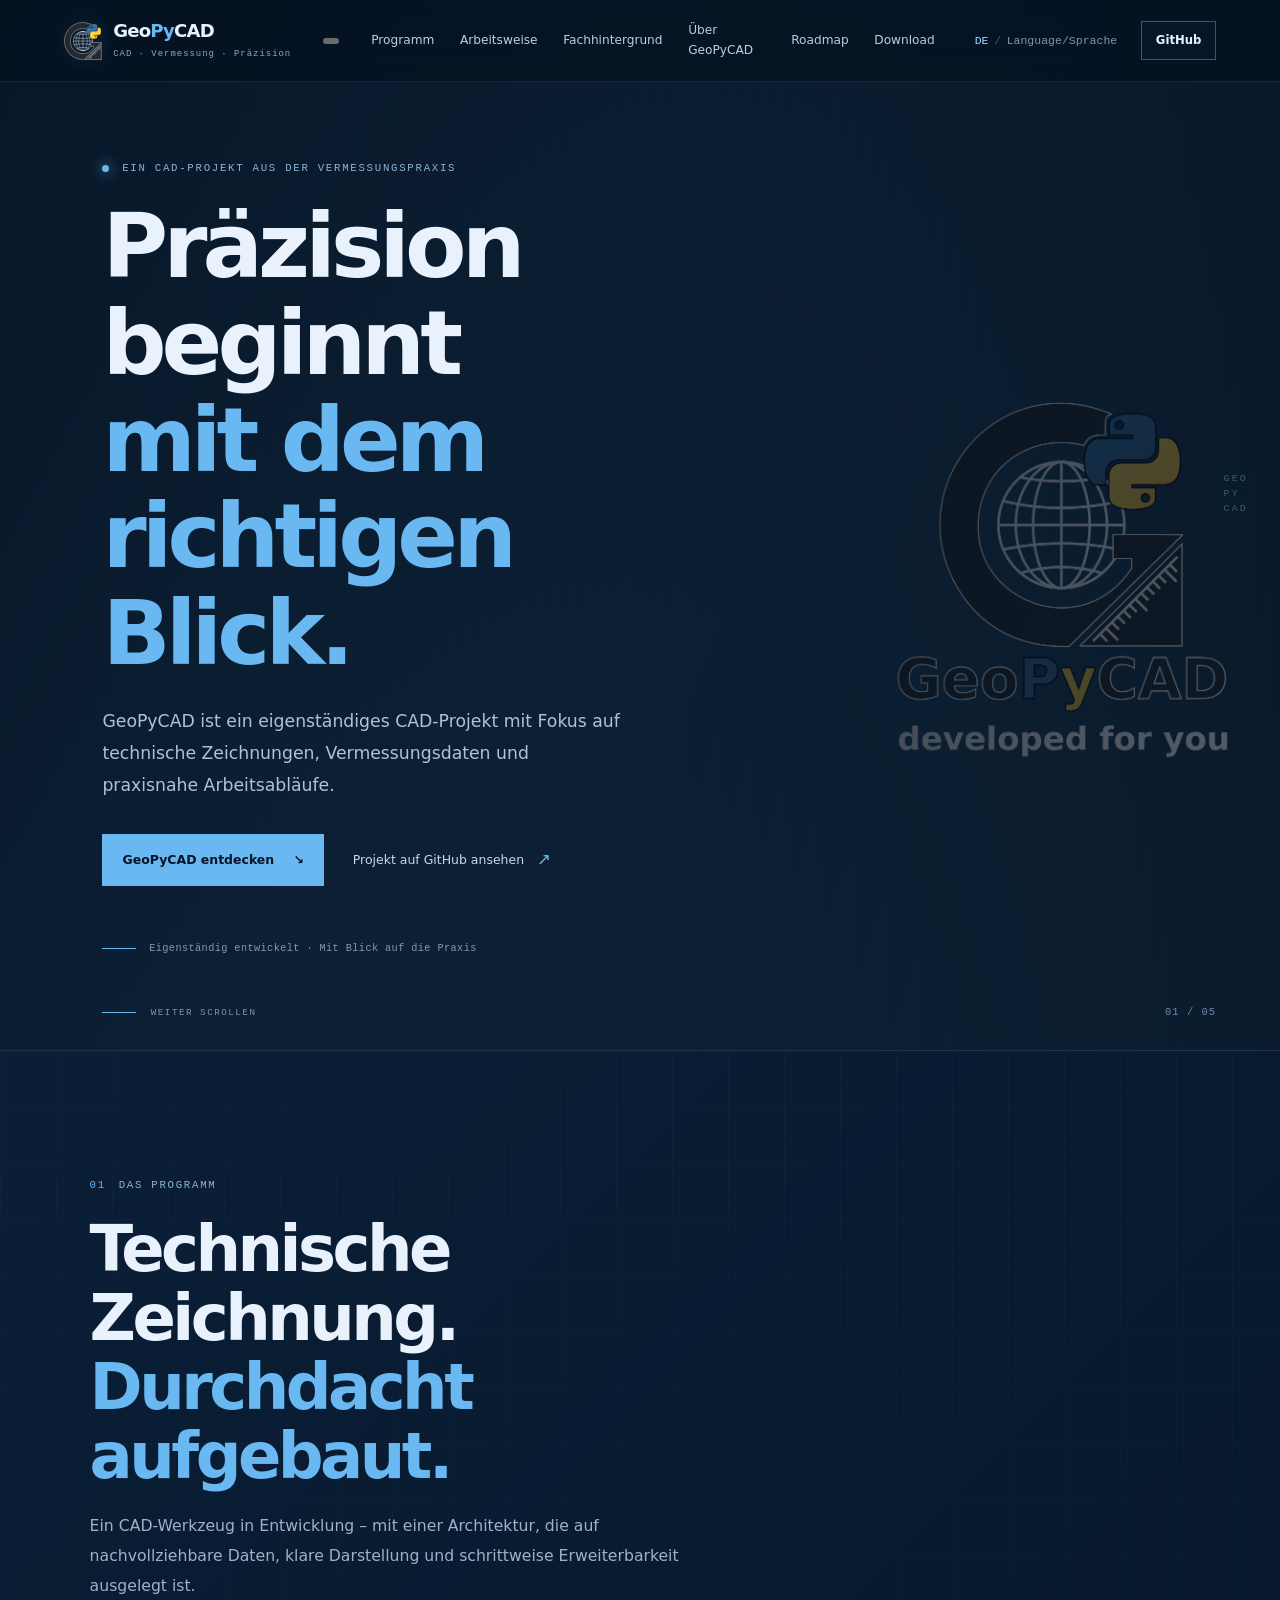
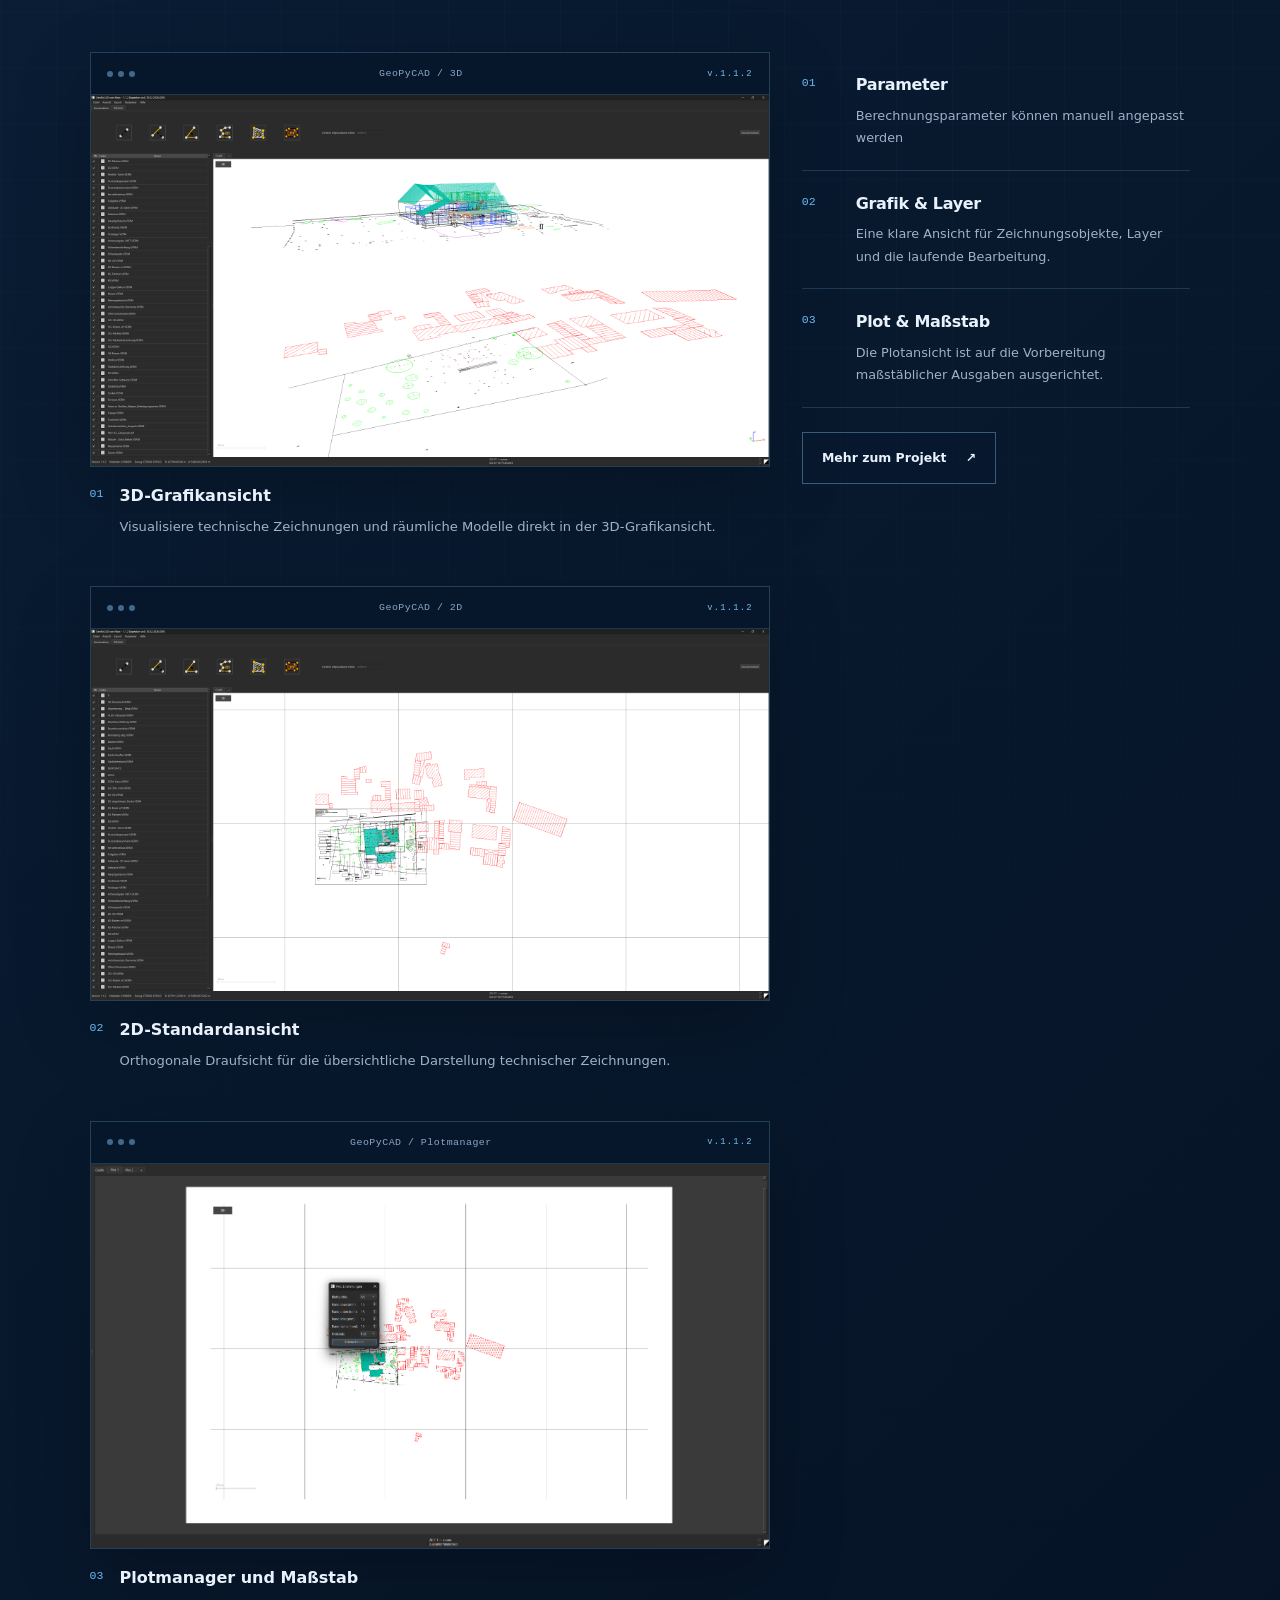
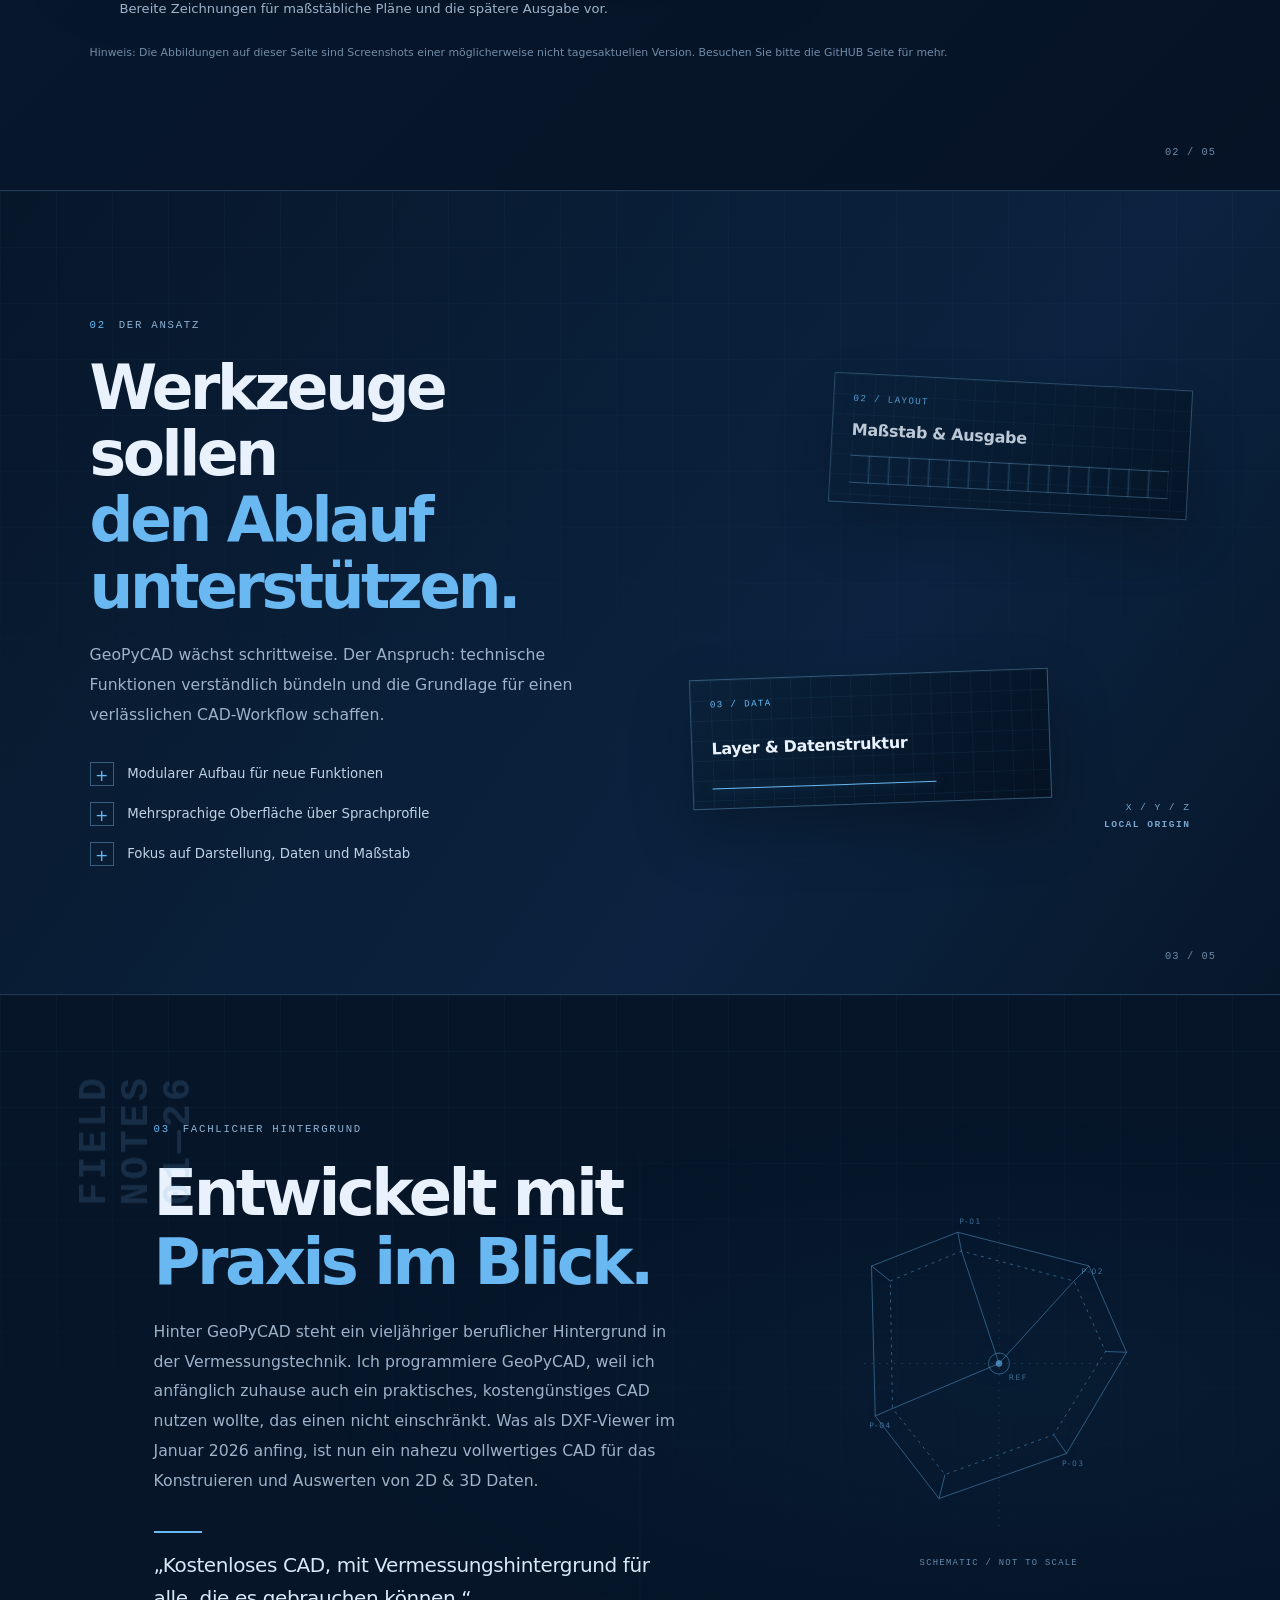
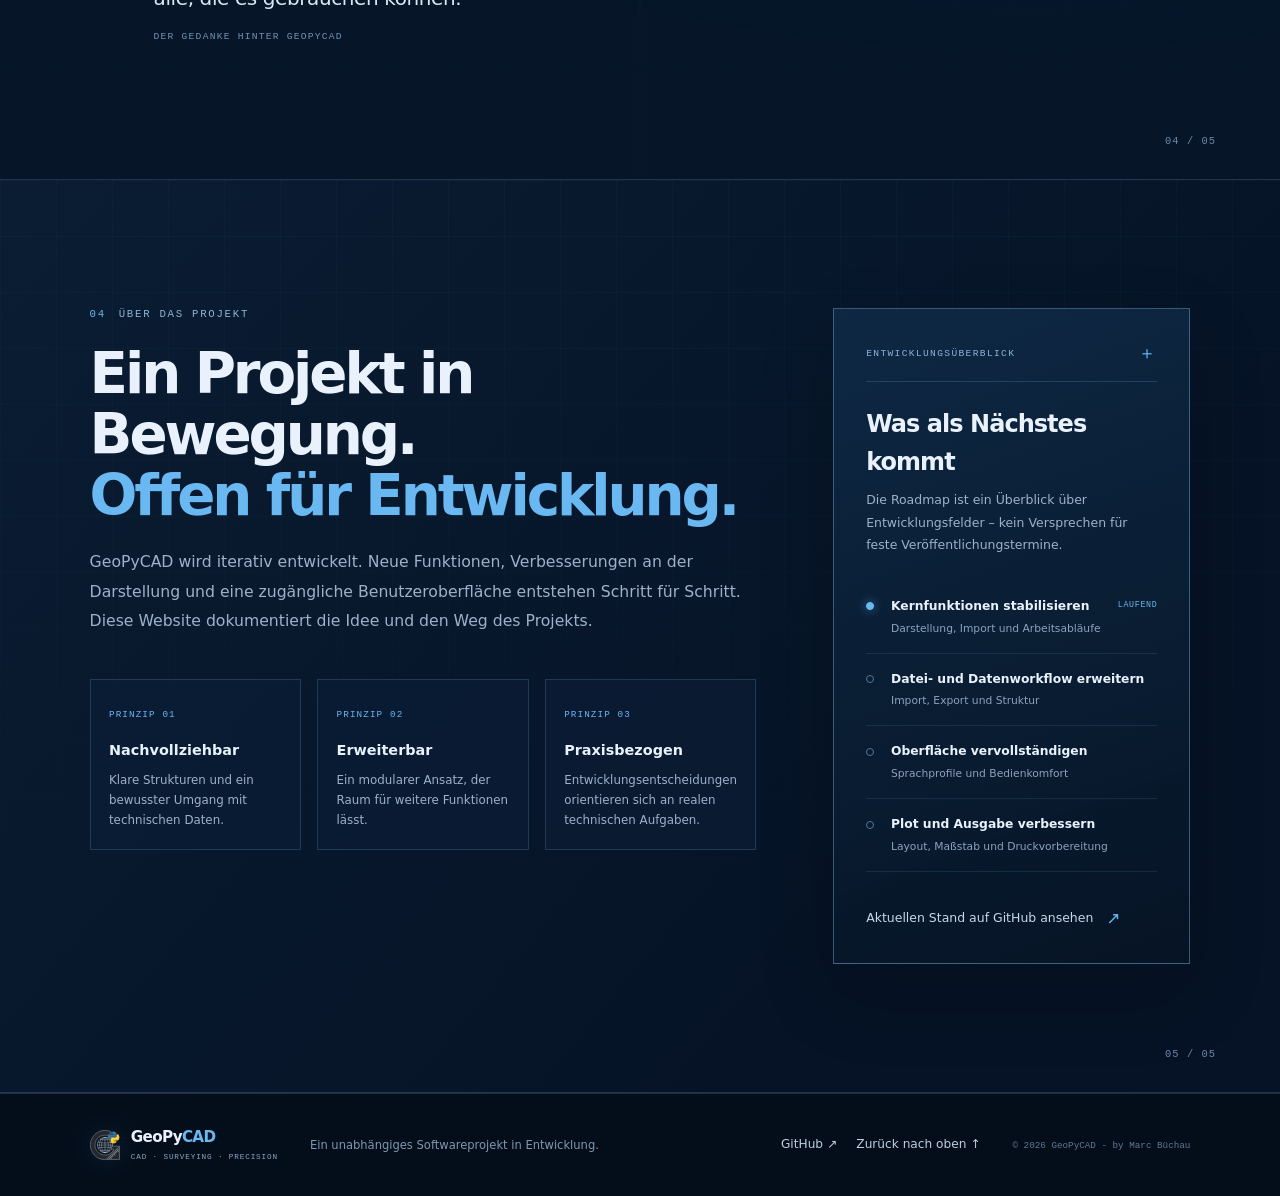
==== commit 81d128bd: "Update index.html" ====
--- a/website/index.html
+++ b/website/index.html
@@ -227,7 +227,7 @@
       <a class="brand footer-brand" href="#home"><img src="assets/geopycad-mark.svg" alt="" width="30" height="30"><span>GeoPy<span>CAD</span><small>CAD · SURVEYING · PRECISION</small></span></a>
       <p data-i18n="footerText">Ein unabhängiges Softwareprojekt in Entwicklung.</p>
       <div class="footer-links"><a href="https://github.com/manthicode/GeoPyCAD" target="_blank" rel="noreferrer">GitHub ↗</a><a href="#home" data-i18n="backTop">Zurück nach oben ↑</a></div>
-      <small class="copyright">© <span id="year"></span> GeoPyCAD</small>
+      <small class="copyright">© <span id="year"></span> GeoPyCAD - by Marc Büchau</small>
     </footer>
   </main>
 </body>
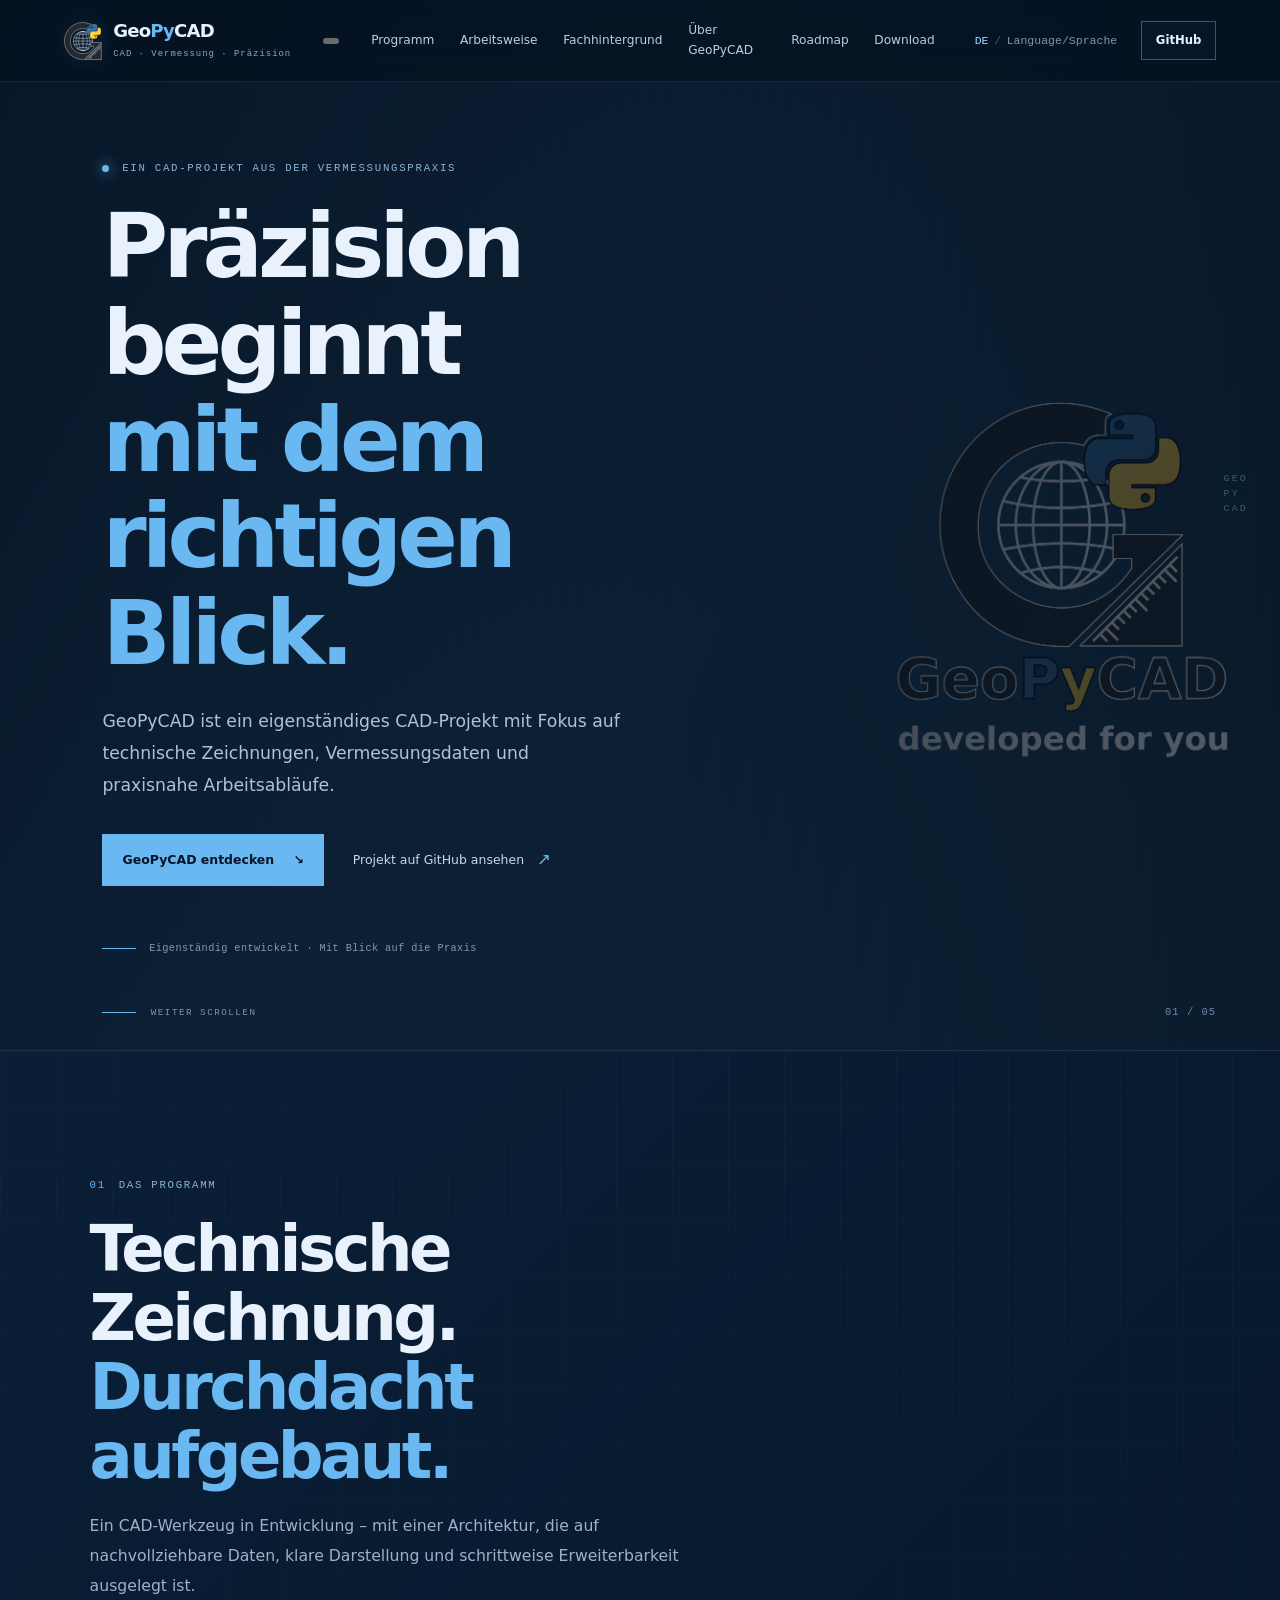
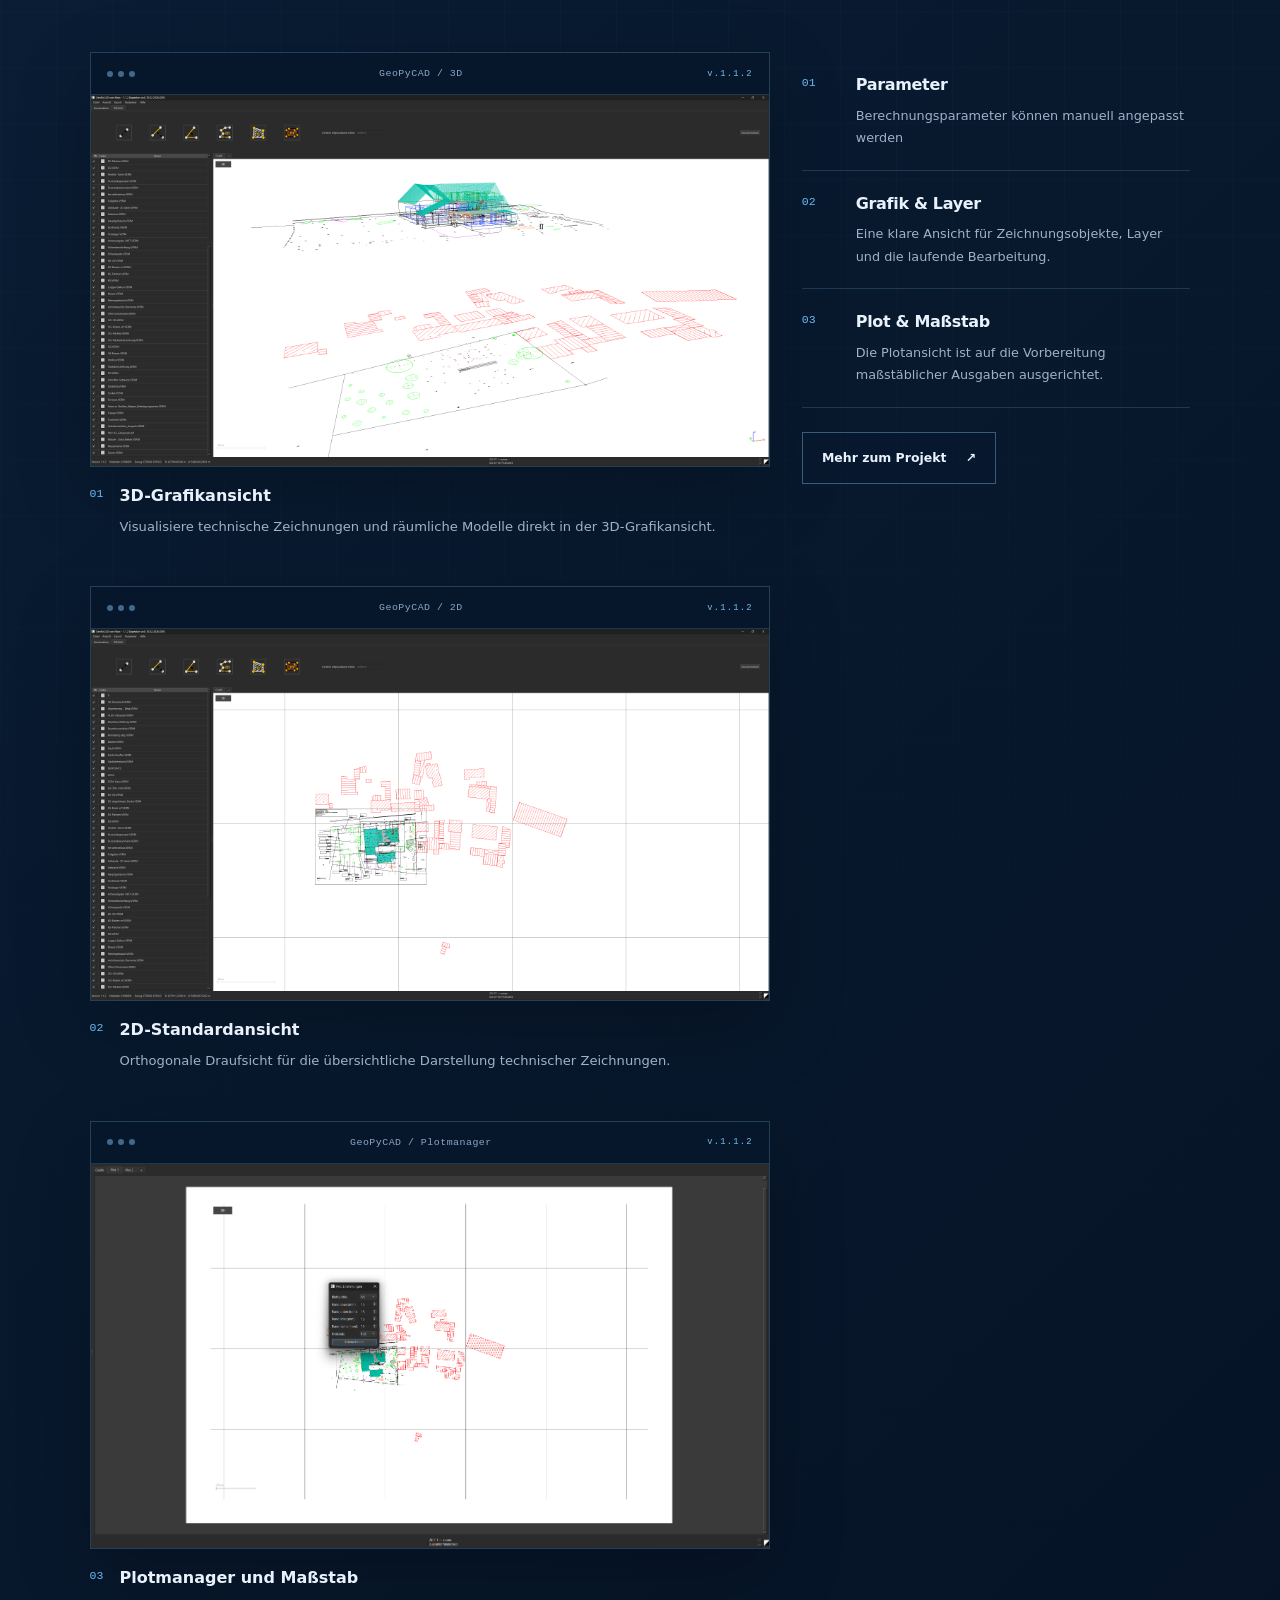
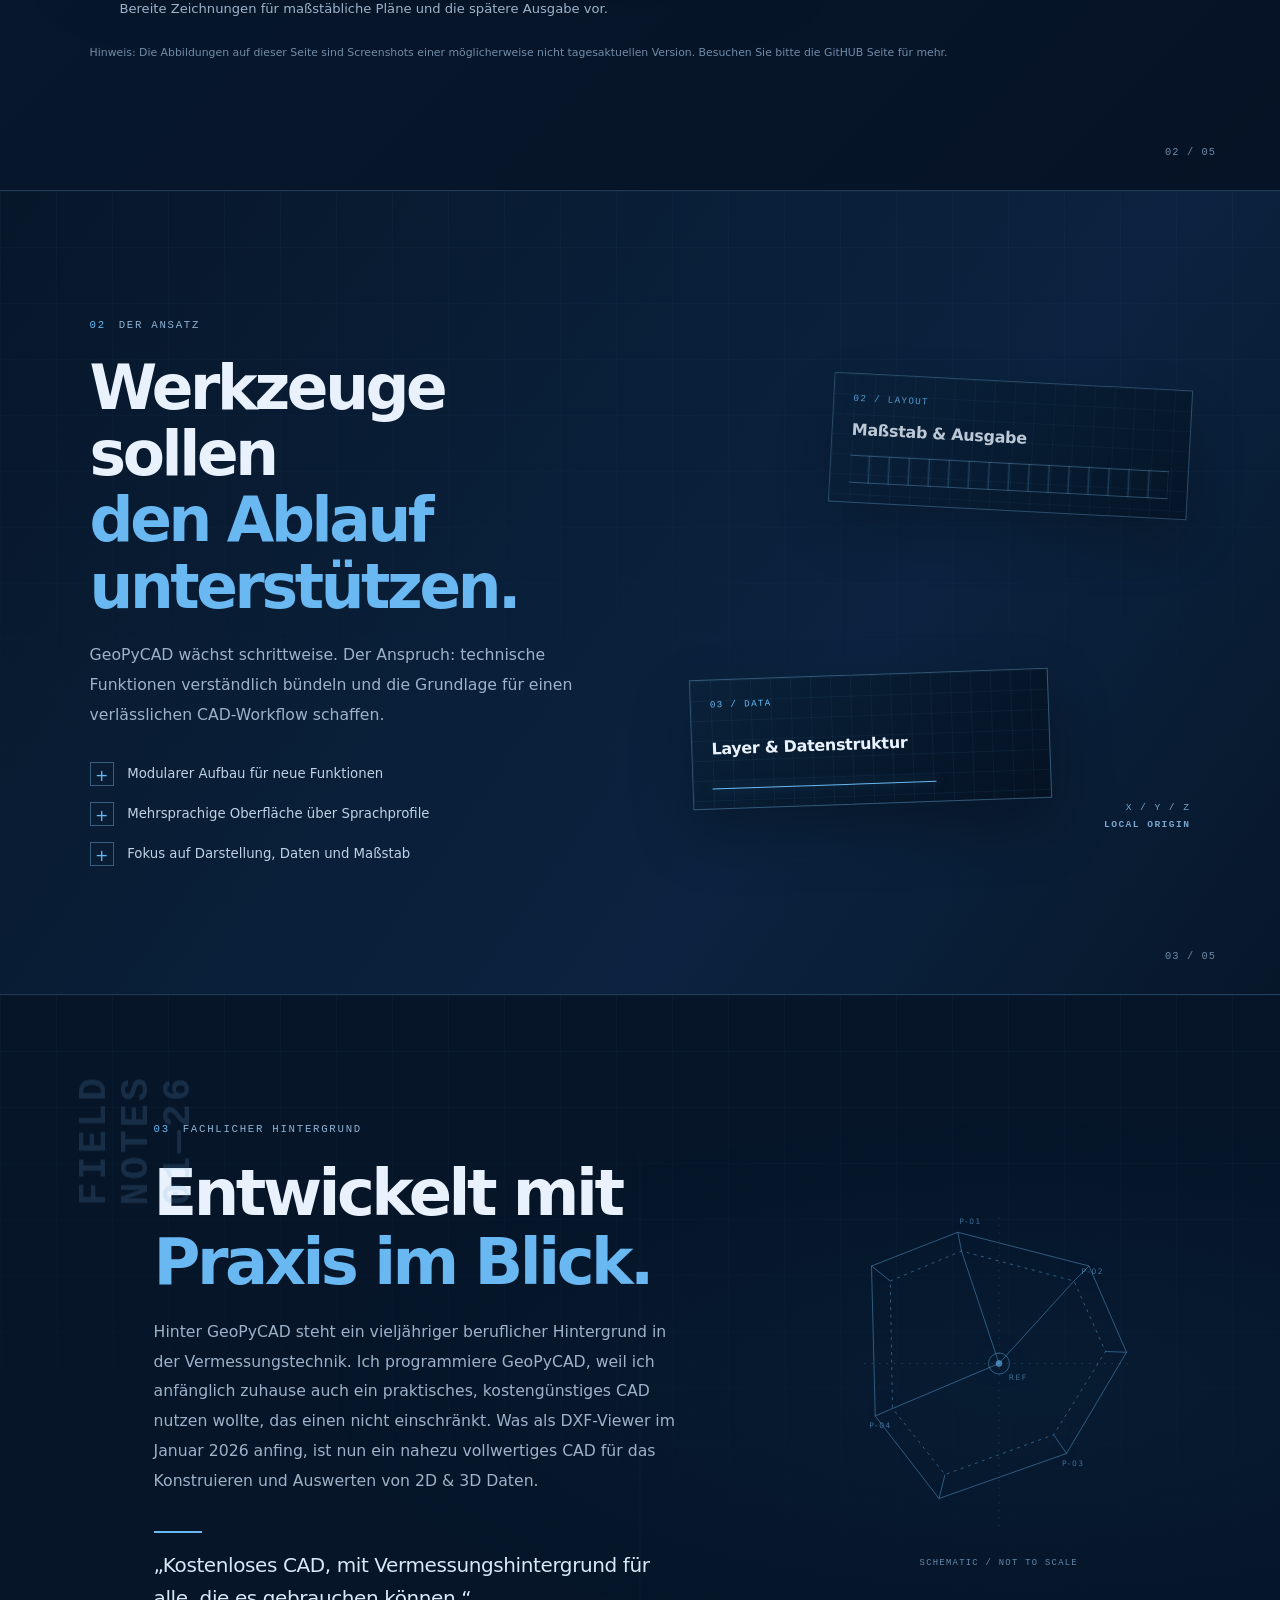
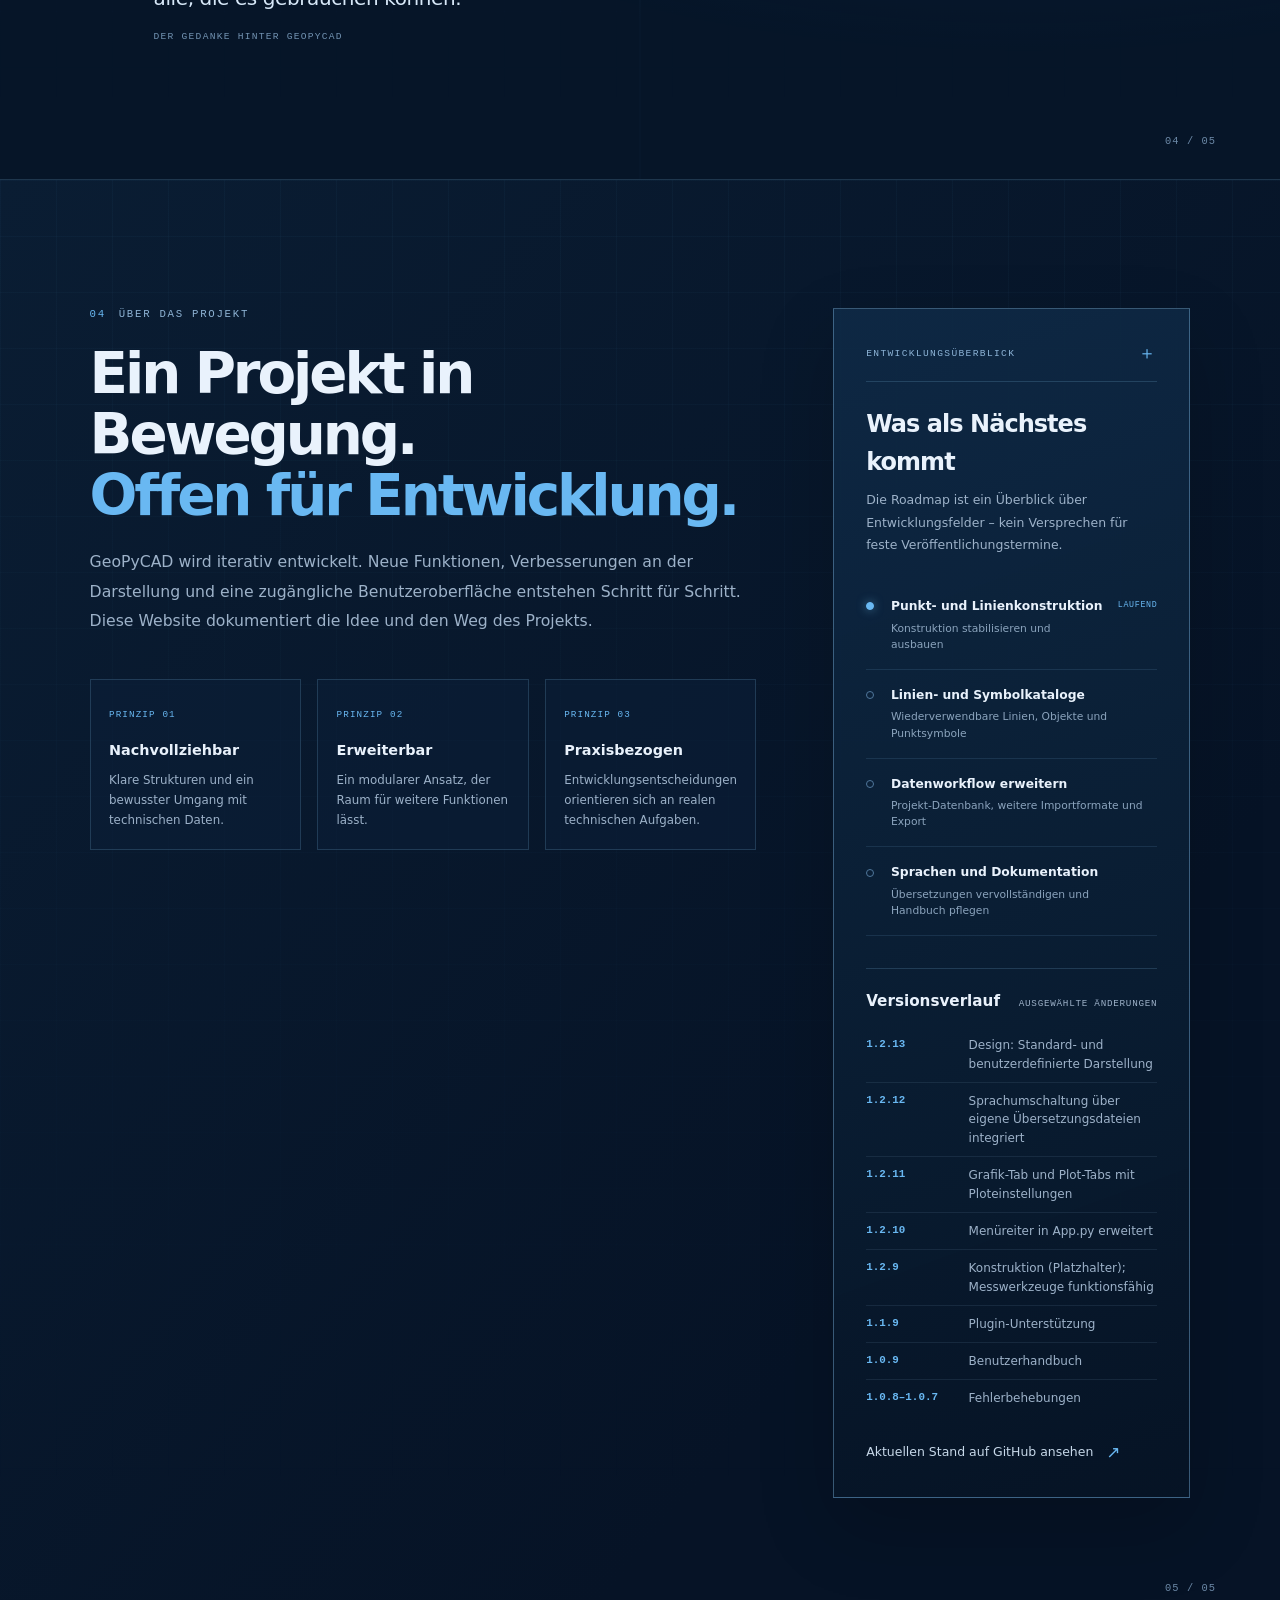
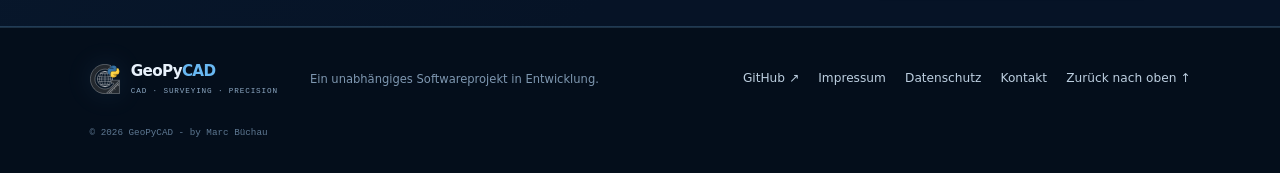
==== commit 94e5a449: "update" ====
--- a/website/index.html
+++ b/website/index.html
@@ -212,11 +212,30 @@
           <h3 data-i18n="roadmapTitle">Was als Nächstes kommt</h3>
           <p data-i18n="roadmapLead">Die Roadmap ist ein Überblick über Entwicklungsfelder – kein Versprechen für feste Veröffentlichungstermine.</p>
           <ol class="roadmap-list">
-            <li><span class="roadmap-dot active"></span><div><strong data-i18n="roadmap1Title">Kernfunktionen stabilisieren</strong><small data-i18n="roadmap1Text">Darstellung, Import und Arbeitsabläufe</small></div><span class="roadmap-state" data-i18n="roadmapOngoing">LAUFEND</span></li>
-            <li><span class="roadmap-dot"></span><div><strong data-i18n="roadmap2Title">Datei- und Datenworkflow erweitern</strong><small data-i18n="roadmap2Text">Import, Export und Struktur</small></div></li>
-            <li><span class="roadmap-dot"></span><div><strong data-i18n="roadmap3Title">Oberfläche vervollständigen</strong><small data-i18n="roadmap3Text">Sprachprofile und Bedienkomfort</small></div></li>
-            <li><span class="roadmap-dot"></span><div><strong data-i18n="roadmap4Title">Plot und Ausgabe verbessern</strong><small data-i18n="roadmap4Text">Layout, Maßstab und Druckvorbereitung</small></div></li>
+            <li><span class="roadmap-dot active"></span><div><strong data-i18n="roadmap1Title">Punkt- und Linienkonstruktion</strong><small data-i18n="roadmap1Text">Konstruktion stabilisieren und ausbauen</small></div><span class="roadmap-state" data-i18n="roadmapOngoing">LAUFEND</span></li>
+            <li><span class="roadmap-dot"></span><div><strong data-i18n="roadmap2Title">Linien- und Symbolkataloge</strong><small data-i18n="roadmap2Text">Wiederverwendbare Linien, Objekte und Punktsymbole</small></div></li>
+            <li><span class="roadmap-dot"></span><div><strong data-i18n="roadmap3Title">Datenworkflow erweitern</strong><small data-i18n="roadmap3Text">Projekt-Datenbank, weitere Importformate und Export</small></div></li>
+            <li><span class="roadmap-dot"></span><div><strong data-i18n="roadmap4Title">Sprachen und Dokumentation</strong><small data-i18n="roadmap4Text">Übersetzungen vervollständigen und Handbuch pflegen</small></div></li>
           </ol>
+          <div class="site-changelog">
+            <div class="changelog-heading"><h4 data-i18n="changelogTitle">Versionsverlauf</h4><span data-i18n="changelogCaption">Ausgewählte Änderungen</span></div>
+            <ol class="changelog-list">
+              <li><strong>1.2.13</strong><span data-i18n="log1213">Design: Standard- und benutzerdefinierte Darstellung</span></li>
+              <li><strong>1.2.12</strong><span data-i18n="log1212">Sprachumschaltung über eigene Übersetzungsdateien integriert</span></li>
+              <li><strong>1.2.11</strong><span data-i18n="log1211">Grafik-Tab und Plot-Tabs mit Ploteinstellungen</span></li>
+              <li><strong>1.2.10</strong><span data-i18n="log1210">Menüreiter in App.py erweitert</span></li>
+              <li><strong>1.2.9</strong><span data-i18n="log129">Konstruktion (Platzhalter); Messwerkzeuge funktionsfähig</span></li>
+              <li><strong>1.1.9</strong><span data-i18n="log119">Plugin-Unterstützung</span></li>
+              <li><strong>1.0.9</strong><span data-i18n="log109">Benutzerhandbuch</span></li>
+              <li><strong>1.0.8–1.0.7</strong><span data-i18n="log108">Fehlerbehebungen</span></li>
+              <li><strong>1.0.6</strong><span data-i18n="log106">Umschaltung zwischen 2D- und 3D-Ansicht; HUD in 3D</span></li>
+              <li><strong>1.0.5–1.0.3</strong><span data-i18n="log108">Fehlerbehebungen</span></li>
+              <li><strong>1.0.4</strong><span data-i18n="log104">Hintergrundparameter für Berechnungen</span></li>
+              <li><strong>1.0.2–1.0.1</strong><span data-i18n="log102">DXF-Kreise und korrekte Textgrößen aus DXF</span></li>
+              <li><strong>1.0</strong><span data-i18n="log100">Origin Shift als Grundlage für eine verbesserte Darstellung</span></li>
+              <li><strong>0.9–0.1</strong><span data-i18n="log091">Stabilisierung, Fehlerbehebungen und erster funktionierender DXF-Import</span></li>
+            </ol>
+          </div>
           <a class="text-link" href="https://github.com/manthicode/GeoPyCAD" target="_blank" rel="noreferrer"><span data-i18n="roadmapGithub">Aktuellen Stand auf GitHub ansehen</span><span aria-hidden="true">↗</span></a>
         </aside>
       </div>
@@ -226,7 +245,13 @@
     <footer class="site-footer">
       <a class="brand footer-brand" href="#home"><img src="assets/geopycad-mark.svg" alt="" width="30" height="30"><span>GeoPy<span>CAD</span><small>CAD · SURVEYING · PRECISION</small></span></a>
       <p data-i18n="footerText">Ein unabhängiges Softwareprojekt in Entwicklung.</p>
-      <div class="footer-links"><a href="https://github.com/manthicode/GeoPyCAD" target="_blank" rel="noreferrer">GitHub ↗</a><a href="#home" data-i18n="backTop">Zurück nach oben ↑</a></div>
+      <div class="footer-links">
+        <a href="https://github.com/manthicode/GeoPyCAD" target="_blank" rel="noreferrer">GitHub ↗</a>
+        <a href="impressum.html" data-i18n="footerImprint">Impressum</a>
+        <a href="datenschutz.html" data-i18n="footerPrivacy">Datenschutz</a>
+        <a href="kontakt.html" data-i18n="footerContact">Kontakt</a>
+        <a href="#home" data-i18n="backTop">Zurück nach oben ↑</a>
+      </div>
       <small class="copyright">© <span id="year"></span> GeoPyCAD - by Marc Büchau</small>
     </footer>
   </main>
--- a/website/css/style.css
+++ b/website/css/style.css
@@ -44,4 +44,50 @@
 /* Linke Spalte: Screenshots untereinander */
 .screenshot-gallery {display: flex;flex-direction: column;gap: 2.5rem;min-width: 0;}.screenshot-item {min-width: 0;}.screenshot-item .screen-card img {display: block;width: 100%;height: auto;object-fit: contain;}.screenshot-description {display: flex;gap: 1rem;padding: 1rem 0 0.5rem;}.screenshot-description h3 {margin: 0 0 0.4rem;font-size: 1rem}.screenshot-description p {margin: 0;color: var(--muted);font-size: 0.82rem;line-height: 1.8;}
 /* Rechte Feature-Liste beim Scrollen sichtbar halten */
-@media (min-width: 821px) {.feature-list {position: sticky;top: calc(var(--header-h) + 1.5rem);align-self: start;}}+@media (min-width: 821px) {.feature-list {position: sticky;top: calc(var(--header-h) + 1.5rem);align-self: start;}}
+
+/* Legal and contact subpages */
+.legal-page{min-height:100vh;padding-top:var(--header-h);background:linear-gradient(135deg,rgba(10,31,55,.98),rgba(6,19,38,.98));position:relative;overflow:hidden}
+.legal-page:before{content:"";position:absolute;inset:var(--header-h) 0 0;pointer-events:none;background:linear-gradient(rgba(105,184,242,.035) 1px,transparent 1px),linear-gradient(90deg,rgba(105,184,242,.035) 1px,transparent 1px);background-size:56px 56px;mask-image:linear-gradient(to bottom,black,transparent 95%)}
+.legal-content{width:min(100% - 2.6rem,var(--max));margin:0 auto;padding:clamp(4rem,8vw,7rem) 0 6rem;position:relative;z-index:1}
+.legal-heading{max-width:850px;margin-bottom:3rem}
+.legal-heading h1{font-size:clamp(2.8rem,6vw,5rem);margin:0 0 1rem}
+.legal-heading .section-lead{max-width:760px}
+.legal-section{max-width:850px;padding:1.6rem 0;border-top:1px solid var(--line)}
+.legal-section h2{font-size:clamp(1.25rem,2.4vw,1.65rem);letter-spacing:-.025em;margin:0 0 .9rem}
+.legal-section h3{font-size:1rem;margin:1.25rem 0 .5rem;color:#d9e8f7}
+.legal-section p,.legal-section li{color:#aebfd1;font-size:.92rem;line-height:1.85}
+.legal-section p:last-child{margin-bottom:0}
+.legal-section ul{padding-left:1.25rem}
+.legal-section a,.legal-email{color:var(--blue);text-decoration:underline;text-underline-offset:3px}
+.legal-note{border:1px solid rgba(105,184,242,.32);background:rgba(105,184,242,.055);padding:1rem 1.2rem;margin:1.4rem 0;color:#c5d8ea;font-size:.84rem;line-height:1.75}
+.legal-note strong{color:#e4f2ff}
+.legal-meta{font: .65rem var(--mono);letter-spacing:.12em;text-transform:uppercase;color:#7fa5c8;margin-bottom:1rem}
+.legal-back{display:inline-flex;margin-top:2rem;color:#c7d8e9;font-size:.82rem}
+.legal-contact-card{max-width:720px;border:1px solid var(--line-strong);background:rgba(8,27,48,.55);padding:clamp(1.4rem,4vw,2.5rem)}
+.legal-contact-card p{color:var(--muted);line-height:1.8}
+@media(max-width:540px){.legal-content{width:calc(100% - 2.4rem);padding-top:3.4rem}.legal-section p,.legal-section li{font-size:.88rem}.legal-contact-card{padding:1.2rem}}
+
+
+/* Website version history embedded in the roadmap card */
+.site-changelog{margin:1.7rem 0 1.3rem;padding-top:1.25rem;border-top:1px solid var(--line)}
+.changelog-heading{display:flex;align-items:baseline;justify-content:space-between;gap:1rem;margin-bottom:.85rem}
+.changelog-heading h4{font-size:.95rem;margin:0;color:var(--text)}
+.changelog-heading>span{font: .58rem var(--mono);letter-spacing:.08em;text-transform:uppercase;color:var(--muted)}
+.changelog-list{list-style:none;margin:0;padding:0;max-height:390px;overflow:auto}
+.changelog-list li{display:grid;grid-template-columns:5.7rem minmax(0,1fr);gap:.7rem;padding:.55rem 0;border-bottom:1px solid rgba(135,170,203,.12);font-size:.75rem;line-height:1.55}
+.changelog-list li strong{font-family:var(--mono);font-size:.68rem;color:var(--blue);font-weight:600}
+.changelog-list li span{color:var(--muted)}
+@media(max-width:540px){.changelog-heading{align-items:flex-start;flex-direction:column;gap:.25rem}.changelog-list li{grid-template-columns:5.2rem minmax(0,1fr)}}
+
+
+/* Website version history embedded in the roadmap card */
+.site-changelog{margin:1.7rem 0 1.3rem;padding-top:1.25rem;border-top:1px solid var(--line)}
+.changelog-heading{display:flex;align-items:baseline;justify-content:space-between;gap:1rem;margin-bottom:.85rem}
+.changelog-heading h4{font-size:.95rem;margin:0;color:var(--text)}
+.changelog-heading>span{font:.58rem var(--mono);letter-spacing:.08em;text-transform:uppercase;color:var(--muted)}
+.changelog-list{list-style:none;margin:0;padding:0;max-height:390px;overflow:auto}
+.changelog-list li{display:grid;grid-template-columns:5.7rem minmax(0,1fr);gap:.7rem;padding:.55rem 0;border-bottom:1px solid rgba(135,170,203,.12);font-size:.75rem;line-height:1.55}
+.changelog-list li strong{font-family:var(--mono);font-size:.68rem;color:var(--blue);font-weight:600}
+.changelog-list li span{color:var(--muted)}
+@media(max-width:540px){.changelog-heading{align-items:flex-start;flex-direction:column;gap:.25rem}.changelog-list li{grid-template-columns:5.2rem minmax(0,1fr)}}
